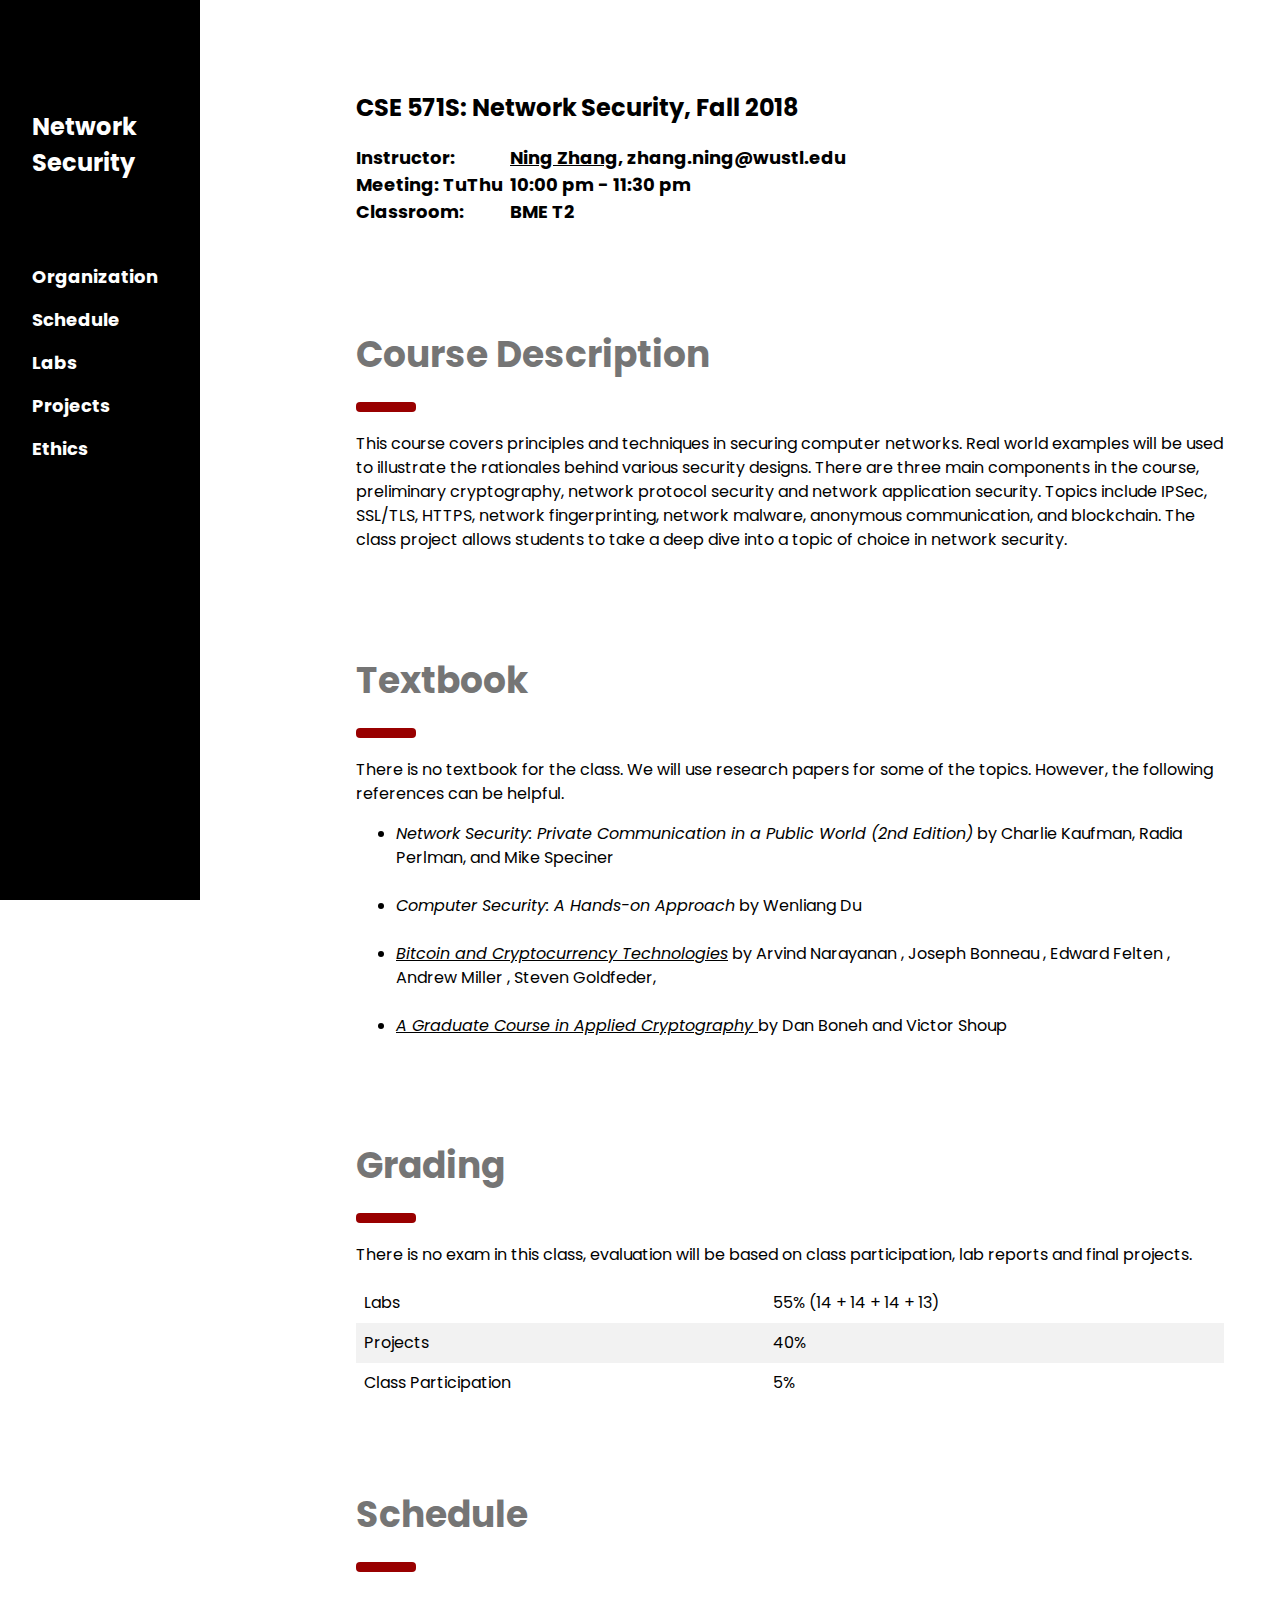
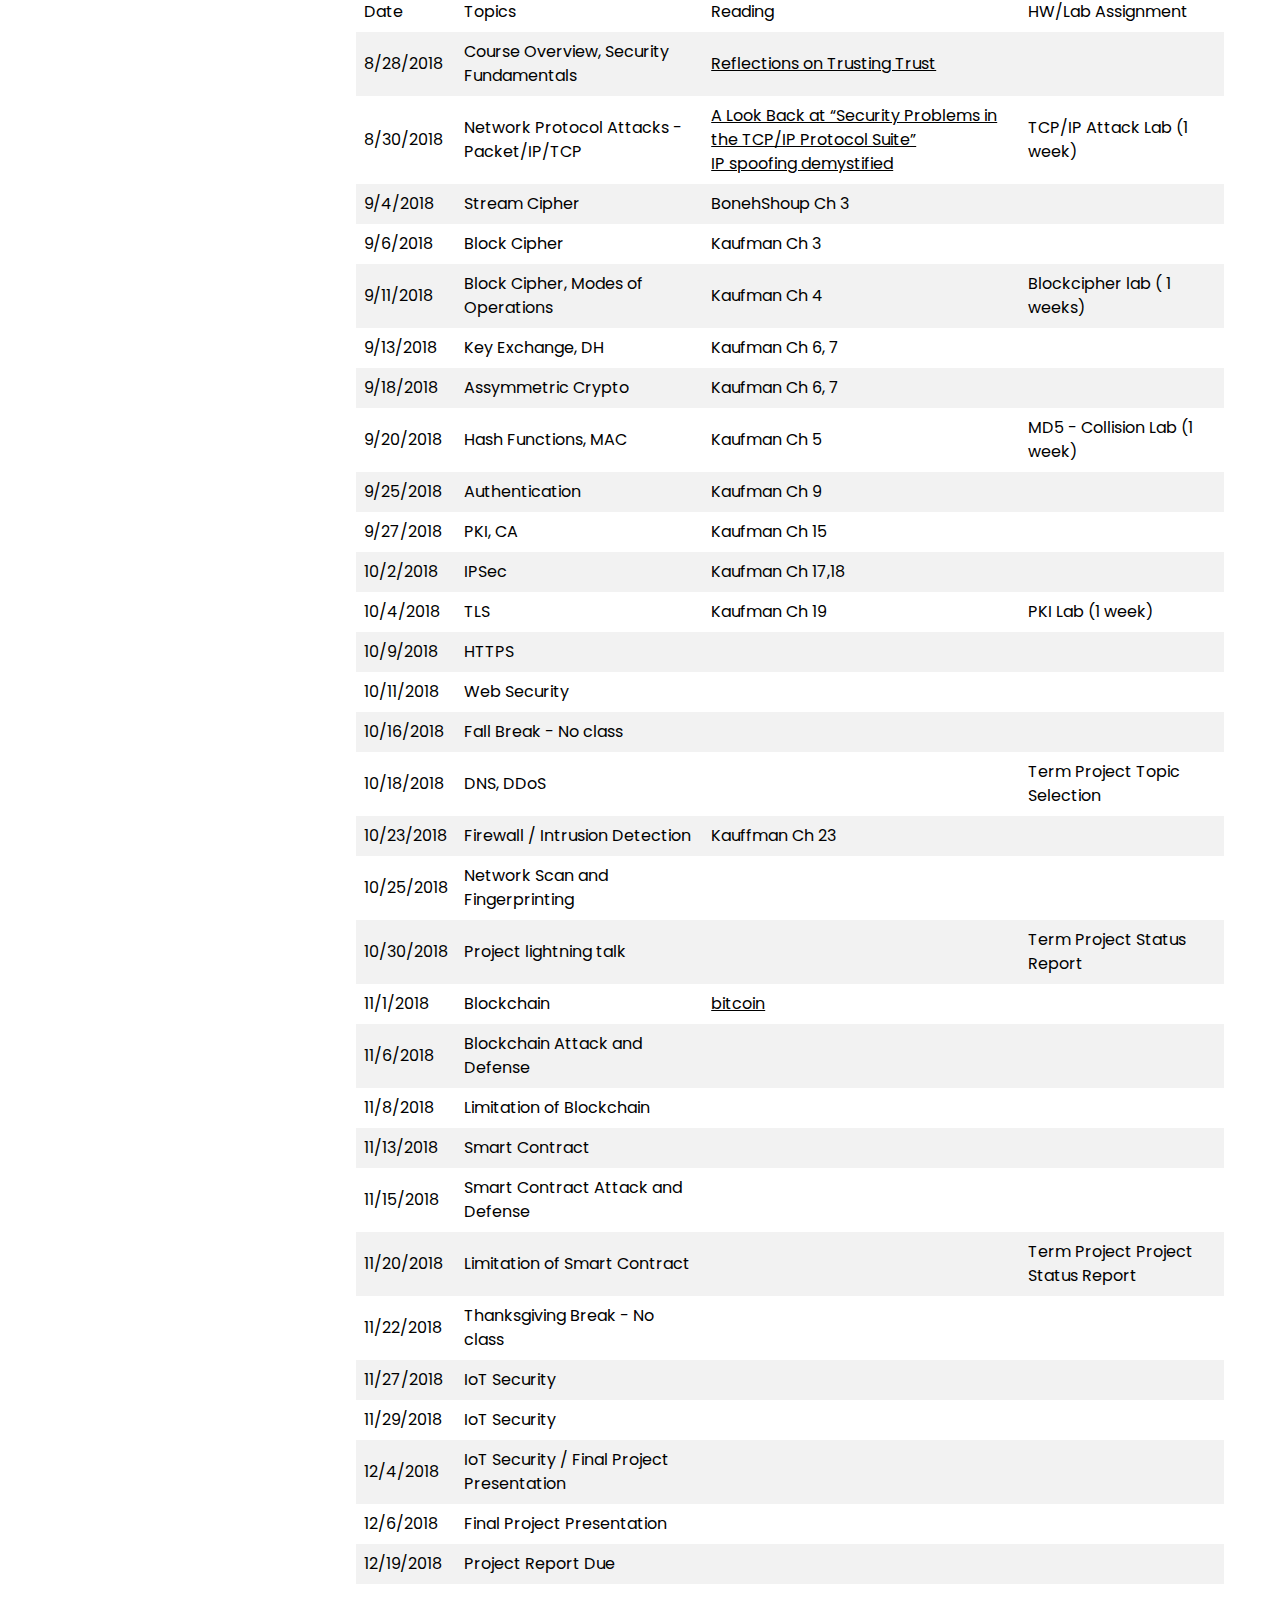
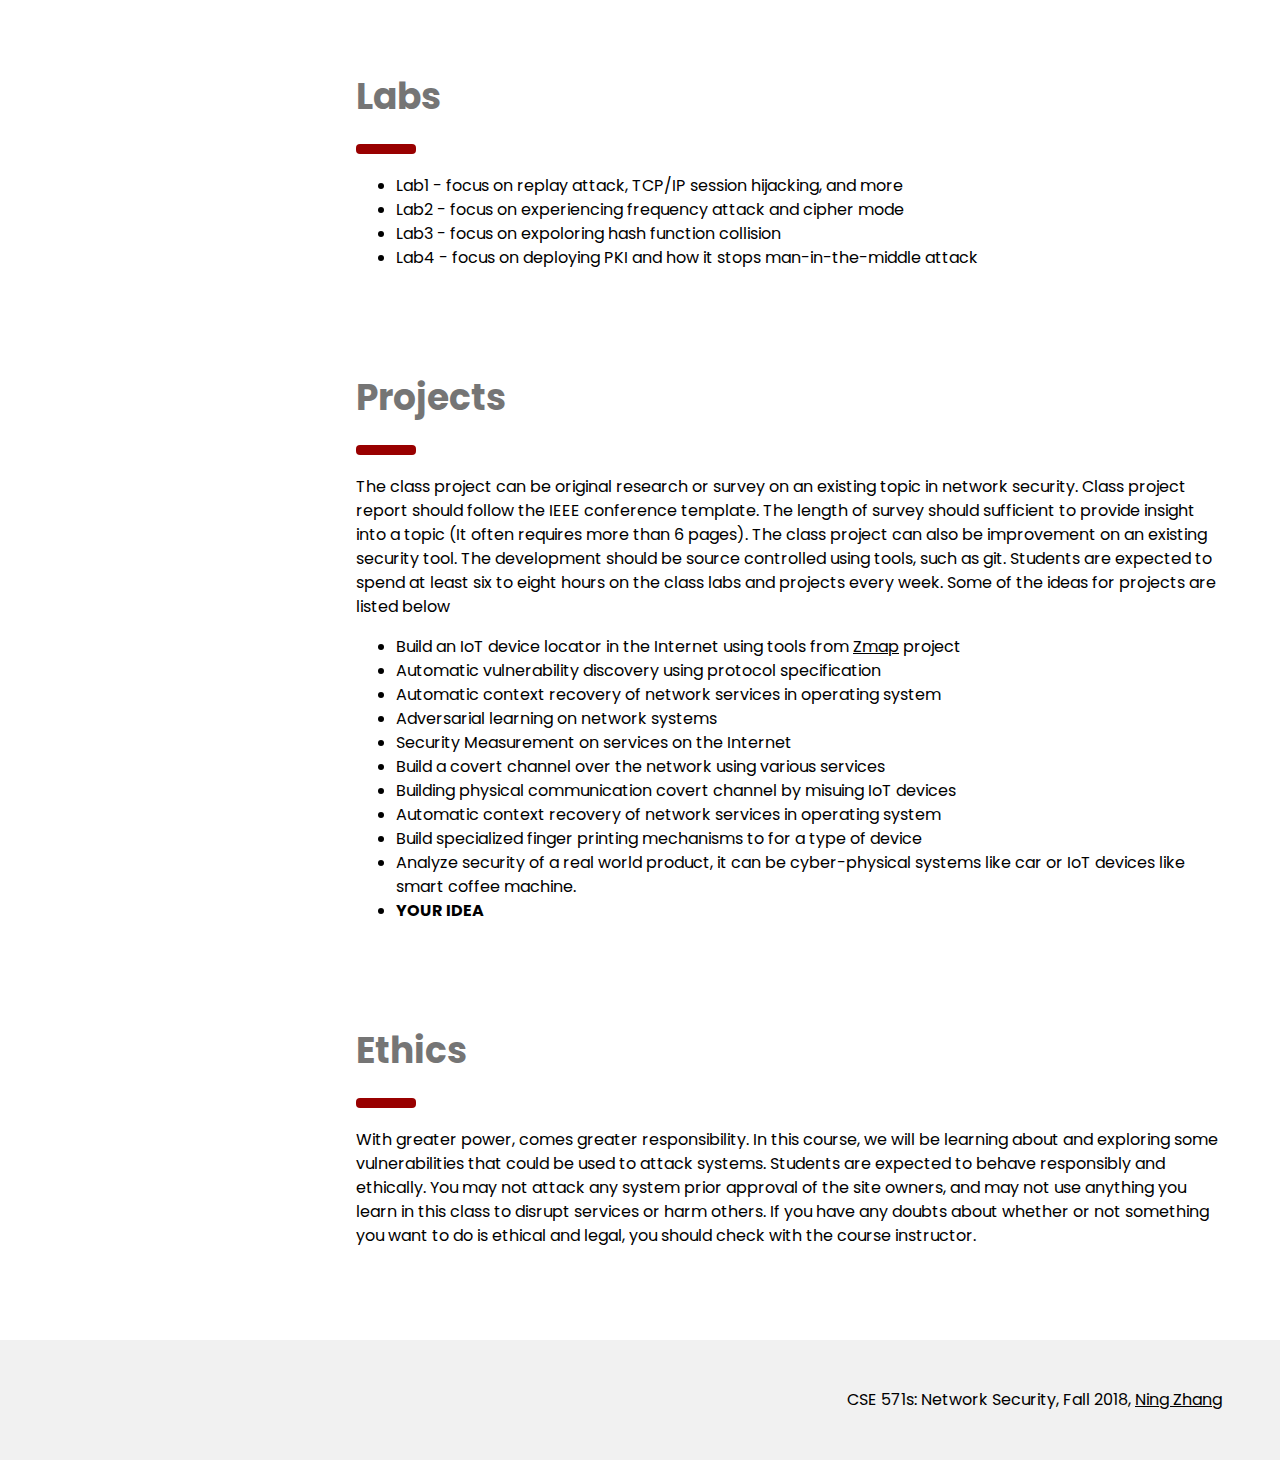
==== teaching/F18cse571s/index.html @ 8f768090 "update class schedule" ====
<!DOCTYPE html>
<html>
<title>CSE 571S: Network Security, Fall 2018</title>
<meta charset="UTF-8">
<meta name="viewport" content="width=device-width, initial-scale=1">
<link rel="stylesheet" href="https://www.w3schools.com/w3css/4/w3.css">
<link rel="stylesheet" href="https://fonts.googleapis.com/css?family=Poppins">

<style>
body,h1,h2,h3,h4,h5 {font-family: "Poppins", sans-serif}
body {font-size:16px;}
.w3-half img{margin-bottom:-6px;margin-top:16px;opacity:0.8;cursor:pointer}
.w3-half img:hover{opacity:1}


table {
    border-collapse: collapse;
    width: 100%;
}

th, td {
    text-align: left;
    padding: 8px;
}

tr:nth-child(even){background-color: #f2f2f2}

th {
    background-color: #990000;
    color: white;
}

.tabstyle { display: inline-block; width: 150px; }
</style>

<head>
<!-- Global site tag (gtag.js) - Google Analytics -->
<script async src="https://www.googletagmanager.com/gtag/js?id=UA-121588664-1"></script>
<script>
  window.dataLayer = window.dataLayer || [];
  function gtag(){dataLayer.push(arguments);}
  gtag('js', new Date());

  gtag('config', 'UA-121588664-1');
</script>
</head>

<body>

<!-- Sidebar/menu -->
<nav class="w3-sidebar w3-black w3-collapse w3-top w3-large w3-padding" style="z-index:3;width:200px;font-weight:bold;" id="mySidebar"><br>
  <a href="javascript:void(0)" onclick="w3_close()" class="w3-button w3-hide-large w3-display-topleft" style="width:100%;font-size:22px">Close Menu</a>
  <div class="w3-container">
    <h3 class="w3-padding-64"><b>Network<br>Security</b></h3>
  </div>
  <div class="w3-bar-block">
    <a href="#top"        onclick="w3_close()" class="w3-bar-item w3-button w3-hover-white">Organization</a> 
    <a href="#Schedule"        onclick="w3_close()" class="w3-bar-item w3-button w3-hover-white">Schedule</a> 
    <a href="#Labs"        onclick="w3_close()" class="w3-bar-item w3-button w3-hover-white">Labs</a>
    <a href="#Projects"        onclick="w3_close()" class="w3-bar-item w3-button w3-hover-white">Projects</a>
    <a href="#Ethics"          onclick="w3_close()" class="w3-bar-item w3-button w3-hover-white">Ethics</a> 
  </div>
</nav>

<!-- Top menu on small screens -->
<header class="w3-container w3-top w3-hide-large w3-black w3-xlarge w3-padding">
  <a href="javascript:void(0)" class="w3-button w3-black w3-margin-right" onclick="w3_open()">☰</a>
  <span>Network Security</span>
</header>

<!-- Overlay effect when opening sidebar on small screens -->
<div class="w3-overlay w3-hide-large" onclick="w3_close()" style="cursor:pointer" title="close side menu" id="myOverlay"></div>

<!-- !PAGE CONTENT! -->
<div class="w3-main" style="margin-left:340px;margin-right:40px">

  <!-- Header -->
  <div class="w3-container" style="margin-top:80px" id="top">
    <h1 class="w3-xlarge"><b>CSE 571S: Network Security, Fall 2018</b></h1>
    <h2 class="w3-large">
    <p>
      <b>
      <span class="tabstyle">Instructor:   </span>   <span class="c"><a href="http://ningzhang.info" target="_blank" class="w3-hover-opacity">Ning Zhang</a>, zhang.ning@wustl.edu </span> <br>
      <span class="tabstyle">Meeting: TuThu    </span>   <span class="c"> 10:00 pm - 11:30 pm</span>   <br>
      <span class="tabstyle">Classroom:        </span>   <span class="c"> BME T2</span> <br>
      <!-- <span class="tabstyle">Slack:        </span>   <span class="c">networksecurityvt.slack.com</span> -->
      </b>
    </p>

    </h2>
  </div>

  <div class="w3-container" id="CourseDescription" style="margin-top:75px">
  	<h1 class="w3-xxlarge w3-text-gray"><b>Course Description</b></h1>
    <hr style="width:50px;border:5px solid #990000" class="w3-round">
  	<p>
  	This course covers principles and techniques in securing computer networks. Real world examples will be used to illustrate the rationales behind various security designs. There are three main components in the course, preliminary cryptography, network protocol security and network application security. Topics include IPSec, SSL/TLS, HTTPS, network fingerprinting, network malware, anonymous communication, and blockchain. The class project allows students to take a deep dive into a topic of choice in network security.	
  	</p>
  </div>

  <div class="w3-container" id="textbook" style="margin-top:75px">
  	<h1 class="w3-xxlarge w3-text-gray"><b>Textbook</b></h1>
    <hr style="width:50px;border:5px solid #990000" class="w3-round">
  	<p>
There is no textbook for the class. We will use research papers for some of the topics. However, the following references can be helpful. 
<ul>
	<li>  <i>Network Security: Private Communication in a Public World (2nd Edition)</i> by Charlie Kaufman, Radia Perlman, and Mike Speciner</li>
	<br>
	<li> <i>Computer Security: A Hands-on Approach</i> by Wenliang Du </li>
	<br>
	<li>  
    <a href=""> 
    <i>Bitcoin and Cryptocurrency Technologies</i></a> by Arvind Narayanan , Joseph Bonneau , Edward Felten , Andrew Miller , Steven Goldfeder, </li>
  <br>
  <li>
    <a href="https://crypto.stanford.edu/~dabo/cryptobook/BonehShoup_0_4.pdf">
  <i> A Graduate Course in Applied Cryptography </i></a> by Dan Boneh and Victor Shoup 
  </li>

</ul>


  	</p>
  </div>


  <div class="w3-container" id="Assignment/Grading" style="margin-top:75px">
    <h1 class="w3-xxlarge w3-text-gray"><b>Grading</b></h1>
    <hr style="width:50px;border:5px solid #990000" class="w3-round">
    <!-- <a href="CS.ECE.5584_Syllabus.pdf" target="_blank" class="w3-hover-opacity">Syllabus in PDF</a> -->
    <!-- <h1 class="w3-xxlarge w3-text-gray"><b>Syllabus.</b></h1> -->
    <p>
    There is no exam in this class, evaluation will be based on class participation, lab reports and final projects. 
	</p>

    <table>
    	<tr> <td> Labs </td>                <td> 55% (14 + 14 + 14 + 13) </td> </tr>
    	<tr> <td> Projects</td>             <td> 40%</td>                      </tr>
    	<tr> <td> Class Participation </td> <td> 5% </td>                      </tr>
    </table>
  </div>
  

  <div class="w3-container" id="Schedule" style="margin-top:75px">
    <h1 class="w3-xxlarge w3-text-gray"><b>Schedule</b></h1>
    <hr style="width:50px;border:5px solid #990000" class="w3-round">
    <table>



<tr><td>  Date  </td><td> Topics  </td><td> Reading </td><td> HW/Lab Assignment 
</tr><tr><td> 8/28/2018 </td><td> Course Overview, Security Fundamentals  </td><td>     <a href="reading/p761-thompson.pdf">Reflections on Trusting Trust </a>  </td><td>   </td>
</tr><tr><td> 8/30/2018 </td><td> Network Protocol Attacks - Packet/IP/TCP  </td><td>     <a href="reading/acsac-ipext.pdf"> A Look Back at “Security Problems in the TCP/IP Protocol Suite” </a> <br> <a href="http://phrack.org/issues/48/14.html">IP spoofing demystified </a> </td><td> TCP/IP Attack Lab (1 week)  </td>
</tr><tr><td> 9/4/2018  </td><td> Stream Cipher </td><td> BonehShoup Ch 3  </td><td>   </td>
</tr><tr><td> 9/6/2018  </td><td> Block Cipher  </td><td> Kaufman Ch 3  </td><td>   </td>
</tr><tr><td> 9/11/2018 </td><td> Block Cipher, Modes of Operations </td><td> Kaufman Ch 4  </td><td> Blockcipher lab ( 1 weeks)  </td>
</tr><tr><td> 9/13/2018 </td><td> Key Exchange, DH  </td><td> Kaufman Ch 6, 7 </td><td>   </td>
</tr><tr><td> 9/18/2018 </td><td> Assymmetric Crypto  </td><td> Kaufman Ch 6, 7 </td><td>   </td>
</tr><tr><td> 9/20/2018 </td><td> Hash Functions, MAC </td><td> Kaufman Ch 5  </td><td> MD5 - Collision Lab (1 week)  </td>
</tr><tr><td> 9/25/2018 </td><td> Authentication  </td><td> Kaufman Ch 9  </td><td>   </td>
</tr><tr><td> 9/27/2018 </td><td> PKI, CA </td><td> Kaufman Ch 15 </td><td>   </td>
</tr><tr><td> 10/2/2018 </td><td> IPSec </td><td> Kaufman Ch 17,18  </td><td>   </td>
</tr><tr><td> 10/4/2018 </td><td> TLS </td><td> Kaufman Ch 19 </td><td> PKI Lab (1 week)  </td>
</tr><tr><td> 10/9/2018 </td><td> HTTPS </td><td>   </td><td>   </td>
</tr><tr><td> 10/11/2018  </td><td> Web Security  </td><td>   </td><td>   </td>
</tr><tr><td> 10/16/2018  </td><td> Fall Break - No class </td><td>   </td><td>   </td>
</tr><tr><td> 10/18/2018  </td><td> DNS, DDoS </td><td>   </td><td> Term Project Topic Selection  </td>
</tr><tr><td> 10/23/2018  </td><td> Firewall / Intrusion Detection  </td><td> Kauffman Ch 23  </td><td>   </td>
</tr><tr><td> 10/25/2018  </td><td> Network Scan and Fingerprinting </td><td>   </td><td>   </td>
</tr><tr><td> 10/30/2018  </td><td> Project lightning talk  </td><td>   </td><td> Term Project Status Report  </td>
</tr><tr><td> 11/1/2018 </td><td> Blockchain  </td><td> <a href=http://www.bitcoin.org/bitcoin.pdf> bitcoin </a>  </td><td>   </td>
</tr><tr><td> 11/6/2018 </td><td> Blockchain Attack and Defense </td><td>   </td><td>   </td>
</tr><tr><td> 11/8/2018 </td><td> Limitation of Blockchain  </td><td>   </td><td>   </td>
</tr><tr><td> 11/13/2018  </td><td> Smart Contract  </td><td>   </td><td>   </td>
</tr><tr><td> 11/15/2018  </td><td> Smart Contract Attack and Defense </td><td>   </td><td>   </td>
</tr><tr><td> 11/20/2018  </td><td> Limitation of Smart Contract  </td><td>   </td><td> Term Project Project Status Report  </td>
</tr><tr><td> 11/22/2018  </td><td> Thanksgiving Break - No class </td><td>   </td><td>   </td>
</tr><tr><td> 11/27/2018  </td><td> IoT Security  </td><td>   </td><td>   </td>
</tr><tr><td> 11/29/2018  </td><td> IoT Security  </td><td>   </td><td>     </td>
</tr><tr><td> 12/4/2018 </td><td> IoT Security / Final Project Presentation </td><td>   </td><td>   </td>
</tr><tr><td> 12/6/2018 </td><td> Final Project Presentation  </td><td>   </td><td>   </td>
</tr><tr><td> 12/19/2018  </td><td> Project Report Due  </td><td>   </td><td>   </td>



 </table>

  </div>





  <div class="w3-container" id="Labs" style="margin-top:75px">
    <h1 class="w3-xxlarge w3-text-gray"><b>Labs</b></h1>
    <hr style="width:50px;border:5px solid #990000" class="w3-round">
    
    <ul>
      <li> Lab1 - focus on replay attack, TCP/IP session hijacking, and more </li>
      <li> Lab2 - focus on experiencing frequency attack and cipher mode </li>
      <li> Lab3 - focus on expoloring hash function collision </li>
      <li> Lab4 - focus on deploying PKI and how it stops man-in-the-middle attack
    </ul>
    
  </div>






  <div class="w3-container" id="Projects" style="margin-top:75px">
    <h1 class="w3-xxlarge w3-text-gray"><b>Projects</b></h1>
    <hr style="width:50px;border:5px solid #990000" class="w3-round">

The class project can be original research or survey on an existing topic in network security. Class project report should follow the IEEE conference template. The length of survey should sufficient to provide insight into a topic (It often requires more than 6 pages). The class project can also be improvement on an existing security tool. The development should be source controlled using tools, such as git. Students are expected to spend at least six to eight hours on the class labs and projects every week. Some of the ideas for projects are listed below

    <!-- <h2 class="w3-large w3-text-black"><b>[ Project Ideas ]</b></h2> -->
    
    <ul>
      <li> Build an IoT device locator in the Internet using tools from 
      <a href="https://github.com/zmap/" target="_blank" class="w3-hover-opacity">Zmap</a> 
      project</li>

      <li> Automatic vulnerability discovery using protocol specification </li>
      <li> Automatic context recovery of network services in operating system </li>
      <li> Adversarial learning on network systems </li>
      <li> Security Measurement on services on the Internet </li>
      <li> Build a covert channel over the network using various services </li>
      <li> Building physical communication covert channel by misuing IoT devices </li>
      <li> Automatic context recovery of network services in operating system </li>
      <li> Build specialized finger printing mechanisms to for a type of device </li>
      <li> Analyze security of a real world product, it can be cyber-physical systems like car or IoT devices like smart coffee machine. </li>
      <li> <b> YOUR IDEA </b> </li>
    </ul>
    
<!--     <h2 class="w3-xlarge w3-text-black"><b>[ Project Teams ]</b></h2>
      <table>
      <tr>
      <th> Teams </th> <th> Project Name </th> 
      </tr>
      <tr> <td> Joel       </td> <td> Antivirus Software Survey </td> </tr>
      <tr> <td> Jonathan   </td> <td> IoT Protection using SDN  </td> </tr>
      <tr> <td> Ya         </td> <td> Program Analysis of vulnerabilities in cryptographic implementation </td>  </tr>
      <tr> <td> Yang       </td> <td> Black-box attack against state-of-the-art classification systems and potential countermeasures</td>  </tr>
      <tr> <td> Mischa </td> <td> Defensive applications of Machine Learning in network security </td> </tr>
      <tr> <td> Kate </td> <td> building an automated way to detect Bluetooth vulnerabilities within devices  </td> </tr>
      <tr> <td> Kaidi </td> <td> Context Recovery of Network Services in Operating System </td> </tr>
      <tr> <td> Ruide </td> <td> Large-scale automatic bug finding and exploitation generation for IoT devices </td> </tr>
      <tr> <td> Taoran <br> WeiSheng </td> <td> Early Cyber Attack Detection Using Social Media </td> </tr>
      <tr> <td> Xuchao <br> Lei </td>       <td> Robust Regression via Online Feature Selection </td> </tr> 
      <tr>
      </table>
 -->
    
  </div>



  


</p>



  <div class="w3-container" id="Ethics" style="margin-top:75px">
    <h1 class="w3-xxlarge w3-text-gray"><b>Ethics</b></h1>
    <hr style="width:50px;border:5px solid #990000" class="w3-round">
    <p> With greater power, comes greater responsibility. In this course, we will be learning about and exploring some vulnerabilities that could be used to attack systems. Students are expected to behave responsibly and ethically. You may not attack any system prior approval of the site owners, and may not use anything you learn in this class to disrupt services or harm others. If you have any doubts about whether or not something you want to do is ethical and legal, you should check with the course instructor.</p>
  </div>

<!-- End page content -->
</div>

<!-- W3.CSS Container -->
<div class="w3-light-grey w3-container w3-padding-32" style="margin-top:75px;padding-right:58px">
<p class="w3-right"> CSE 571s: Network Security, Fall 2018, <a href="http://ningzhang.info" target="_blank" class="w3-hover-opacity">Ning Zhang</a>
</p></div>

<script>
// Script to open and close sidebar
function w3_open() {
    document.getElementById("mySidebar").style.display = "block";
    document.getElementById("myOverlay").style.display = "block";
}
 
function w3_close() {
    document.getElementById("mySidebar").style.display = "none";
    document.getElementById("myOverlay").style.display = "none";
}






















// Modal Image Gallery
function onClick(element) {
  document.getElementById("img01").src = element.src;
  document.getElementById("modal01").style.display = "block";
  var captionText = document.getElementById("caption");
  captionText.innerHTML = element.alt;
}
</script>

</body>
</html>
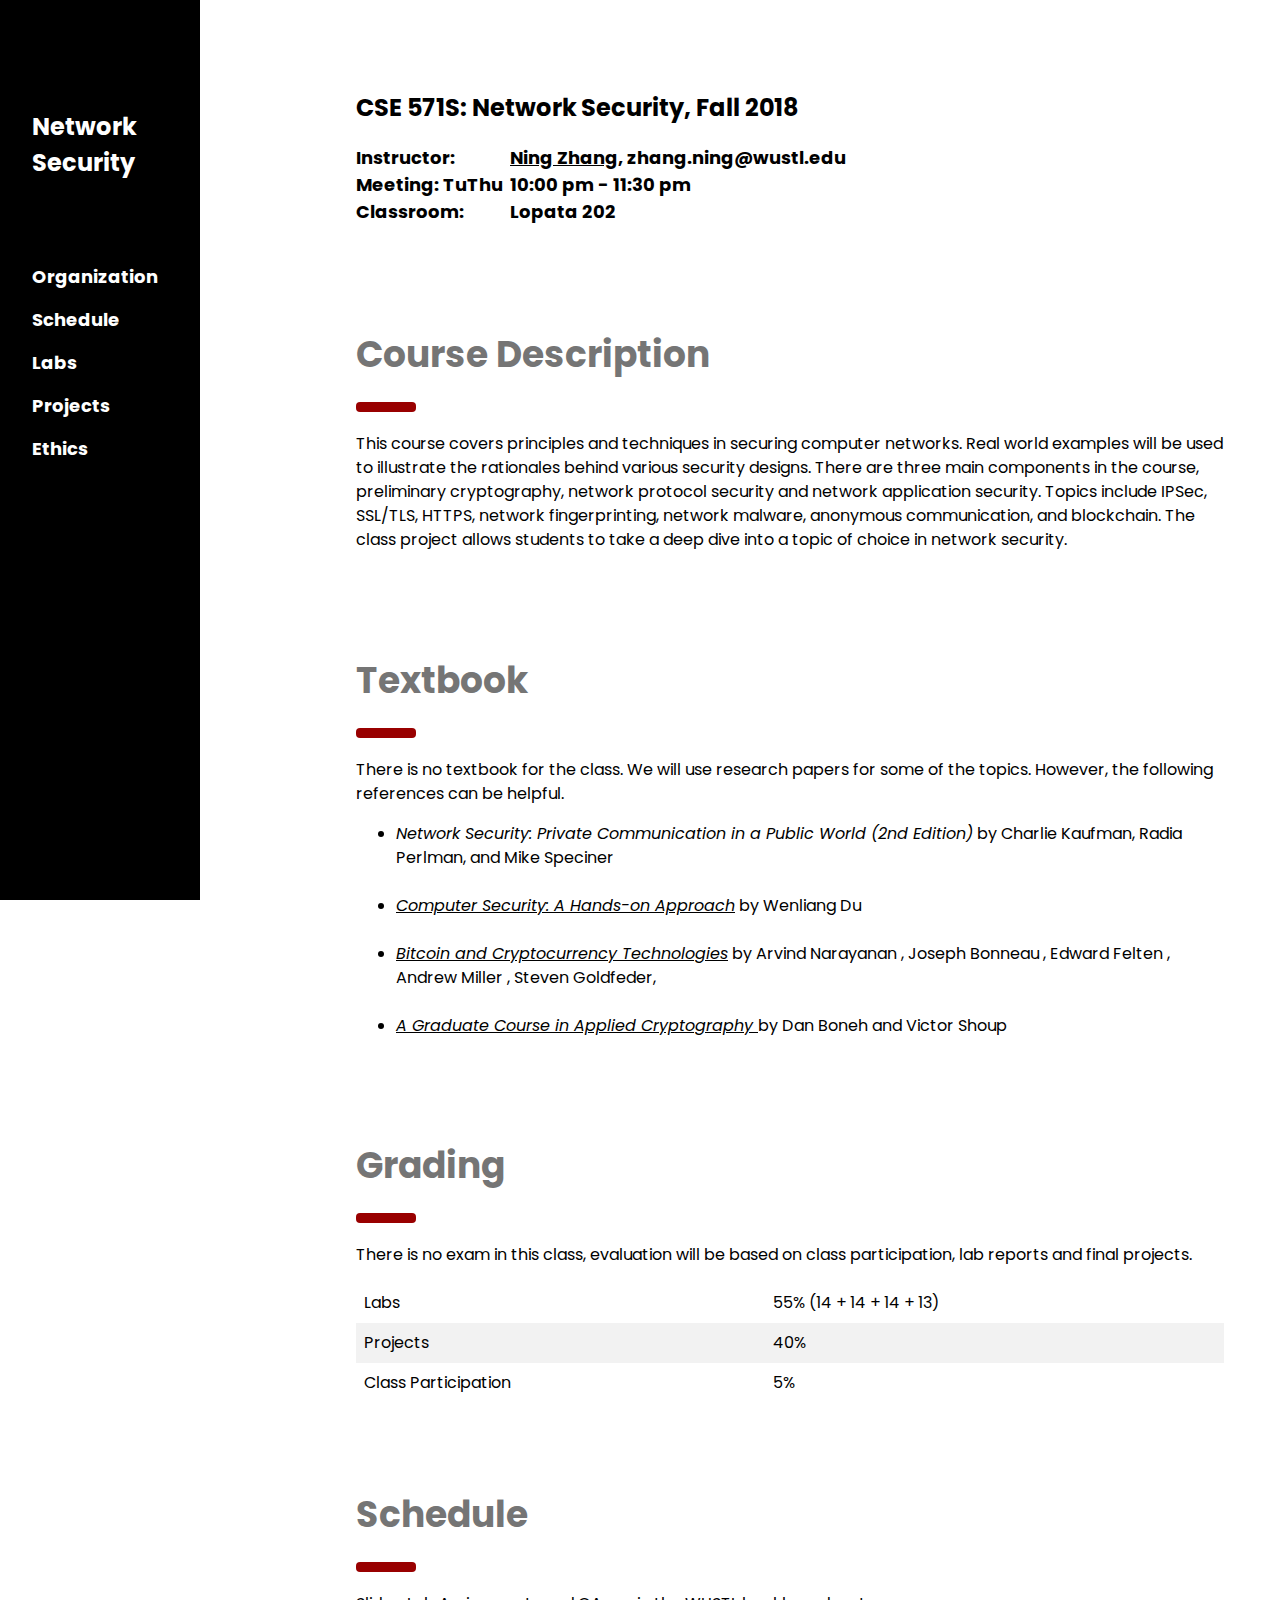
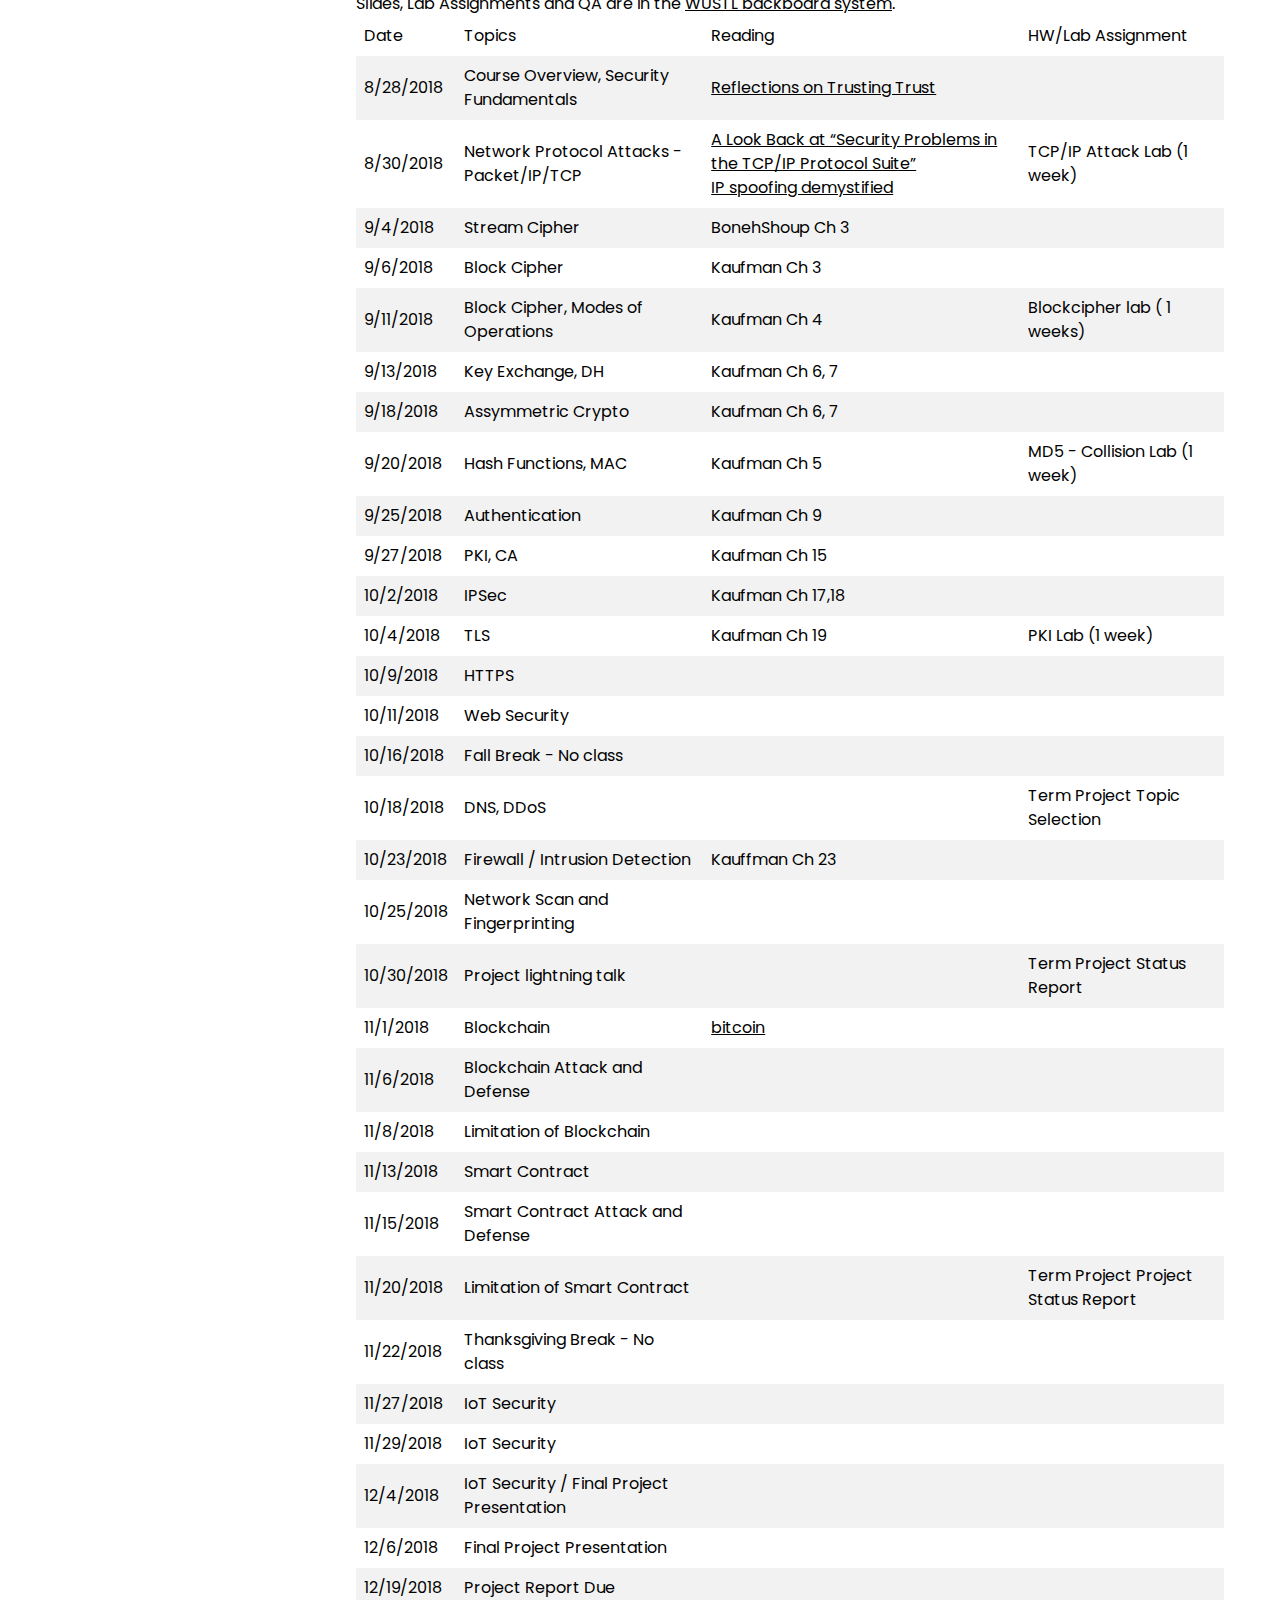
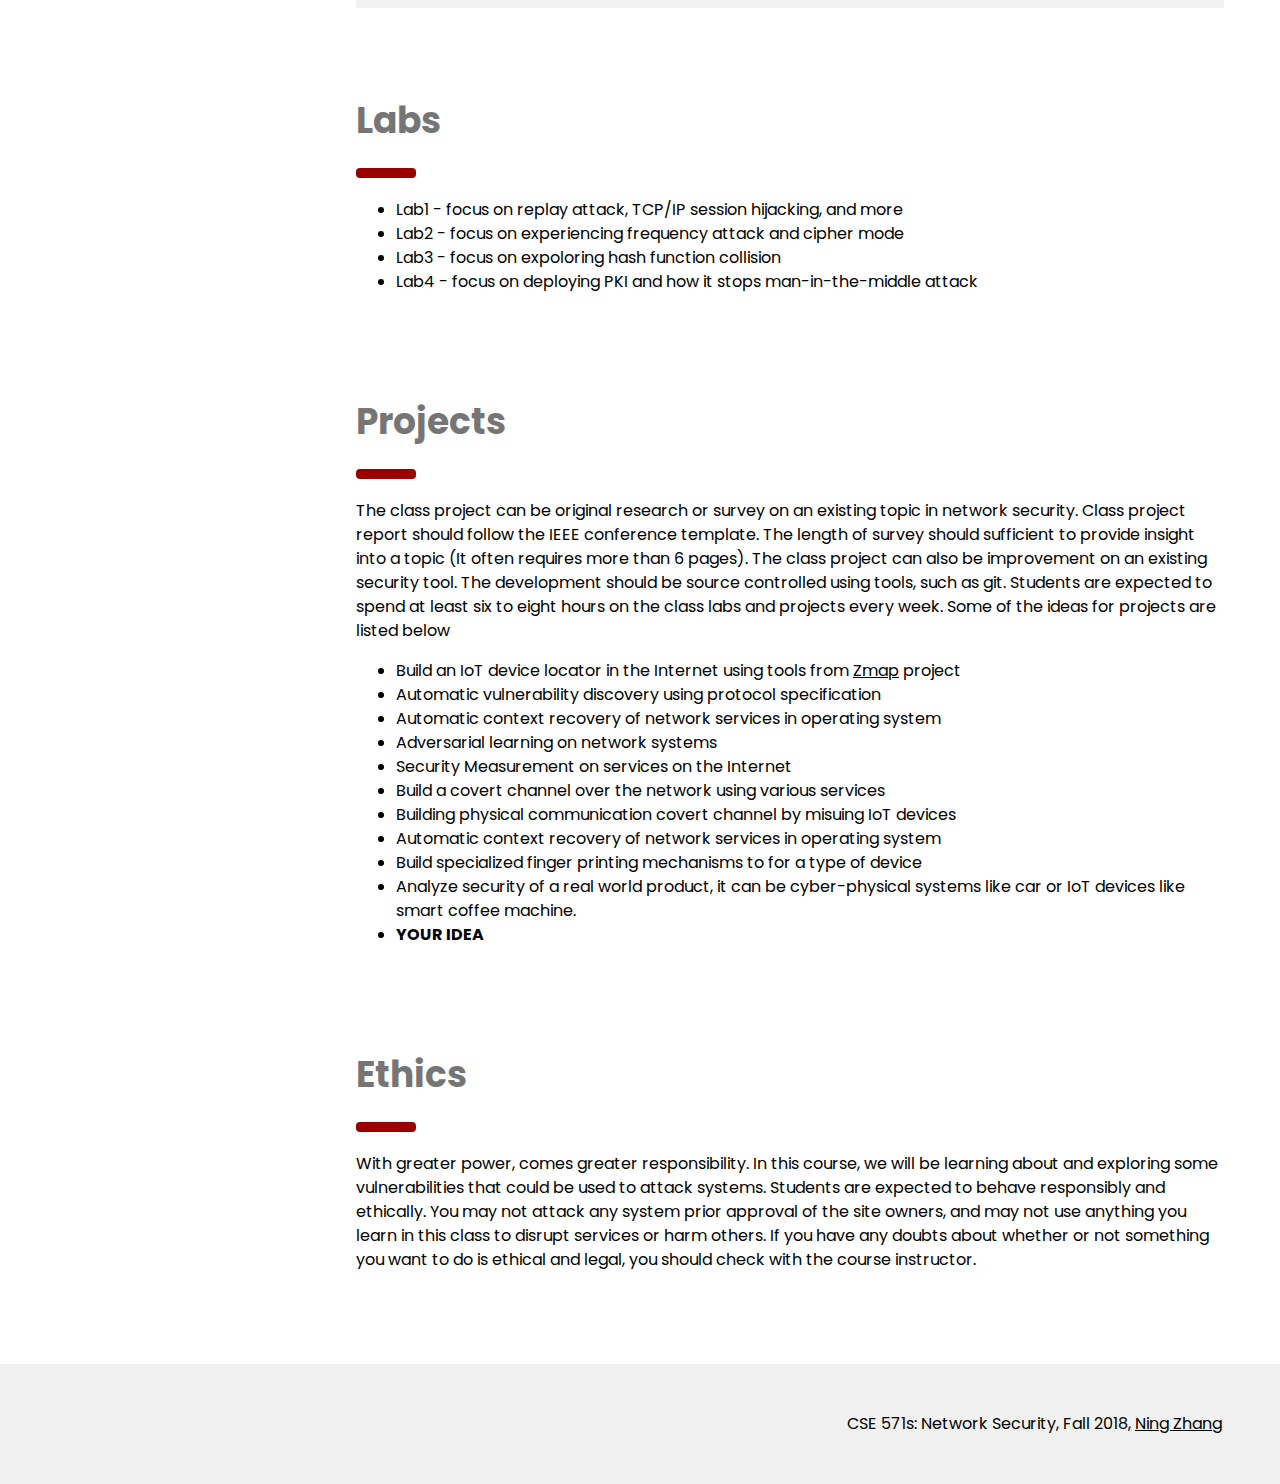
==== commit ffb9e8b8: "update class website for links" ====
--- a/teaching/F18cse571s/index.html
+++ b/teaching/F18cse571s/index.html
@@ -82,7 +82,7 @@
       <b>
       <span class="tabstyle">Instructor:   </span>   <span class="c"><a href="http://ningzhang.info" target="_blank" class="w3-hover-opacity">Ning Zhang</a>, zhang.ning@wustl.edu </span> <br>
       <span class="tabstyle">Meeting: TuThu    </span>   <span class="c"> 10:00 pm - 11:30 pm</span>   <br>
-      <span class="tabstyle">Classroom:        </span>   <span class="c"> BME T2</span> <br>
+      <span class="tabstyle">Classroom:        </span>   <span class="c"> Lopata 202 </span> <br>
       <!-- <span class="tabstyle">Slack:        </span>   <span class="c">networksecurityvt.slack.com</span> -->
       </b>
     </p>
@@ -106,10 +106,10 @@
 <ul>
 	<li>  <i>Network Security: Private Communication in a Public World (2nd Edition)</i> by Charlie Kaufman, Radia Perlman, and Mike Speciner</li>
 	<br>
-	<li> <i>Computer Security: A Hands-on Approach</i> by Wenliang Du </li>
+	<li> <i><a href="https://goo.gl/S8md6Q">Computer Security: A Hands-on Approach</a></i> by Wenliang Du </li>
 	<br>
 	<li>  
-    <a href=""> 
+    <a href="https://d28rh4a8wq0iu5.cloudfront.net/bitcointech/readings/princeton_bitcoin_book.pdf"> 
     <i>Bitcoin and Cryptocurrency Technologies</i></a> by Arvind Narayanan , Joseph Bonneau , Edward Felten , Andrew Miller , Steven Goldfeder, </li>
   <br>
   <li>
@@ -144,6 +144,8 @@
   <div class="w3-container" id="Schedule" style="margin-top:75px">
     <h1 class="w3-xxlarge w3-text-gray"><b>Schedule</b></h1>
     <hr style="width:50px;border:5px solid #990000" class="w3-round">
+    Slides, Lab Assignments and QA are in the <a href="https://blackboard.wustl.edu/">WUSTL backboard system</a>. 
+
     <table>
 
 
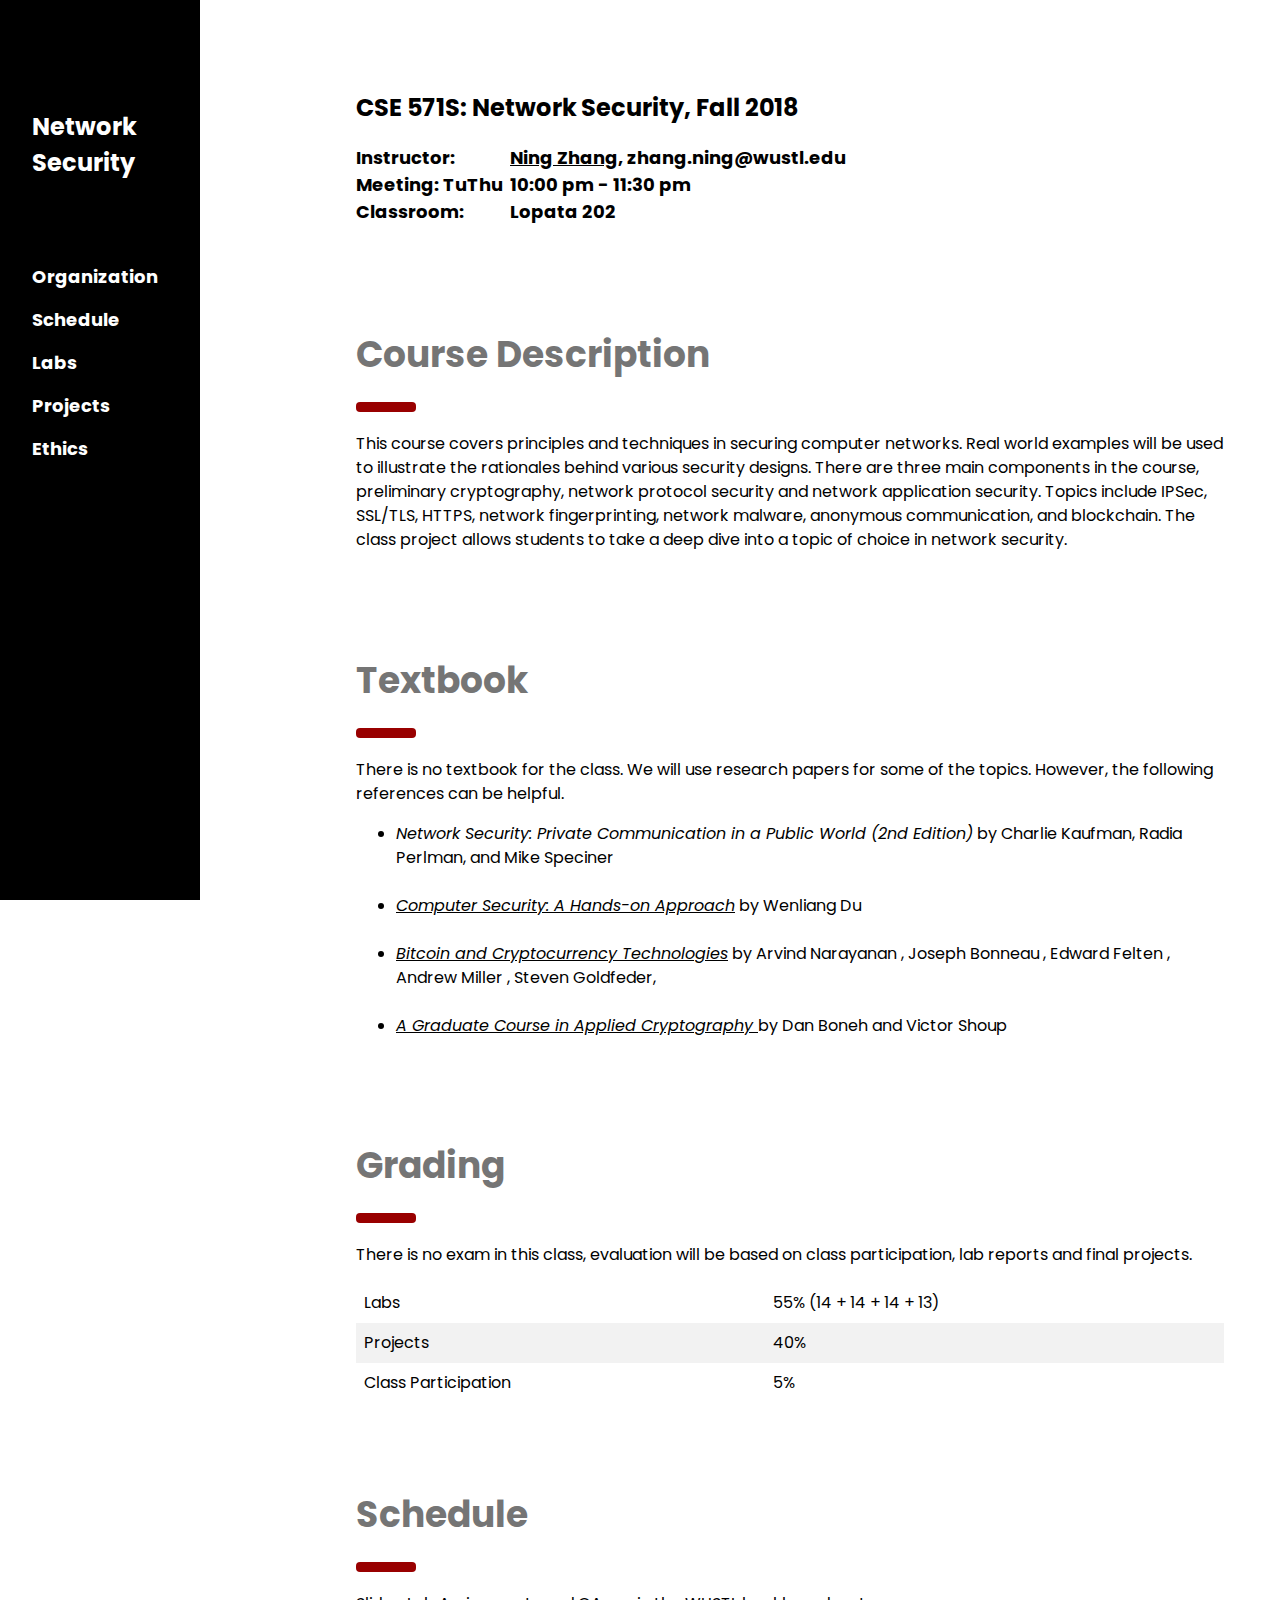
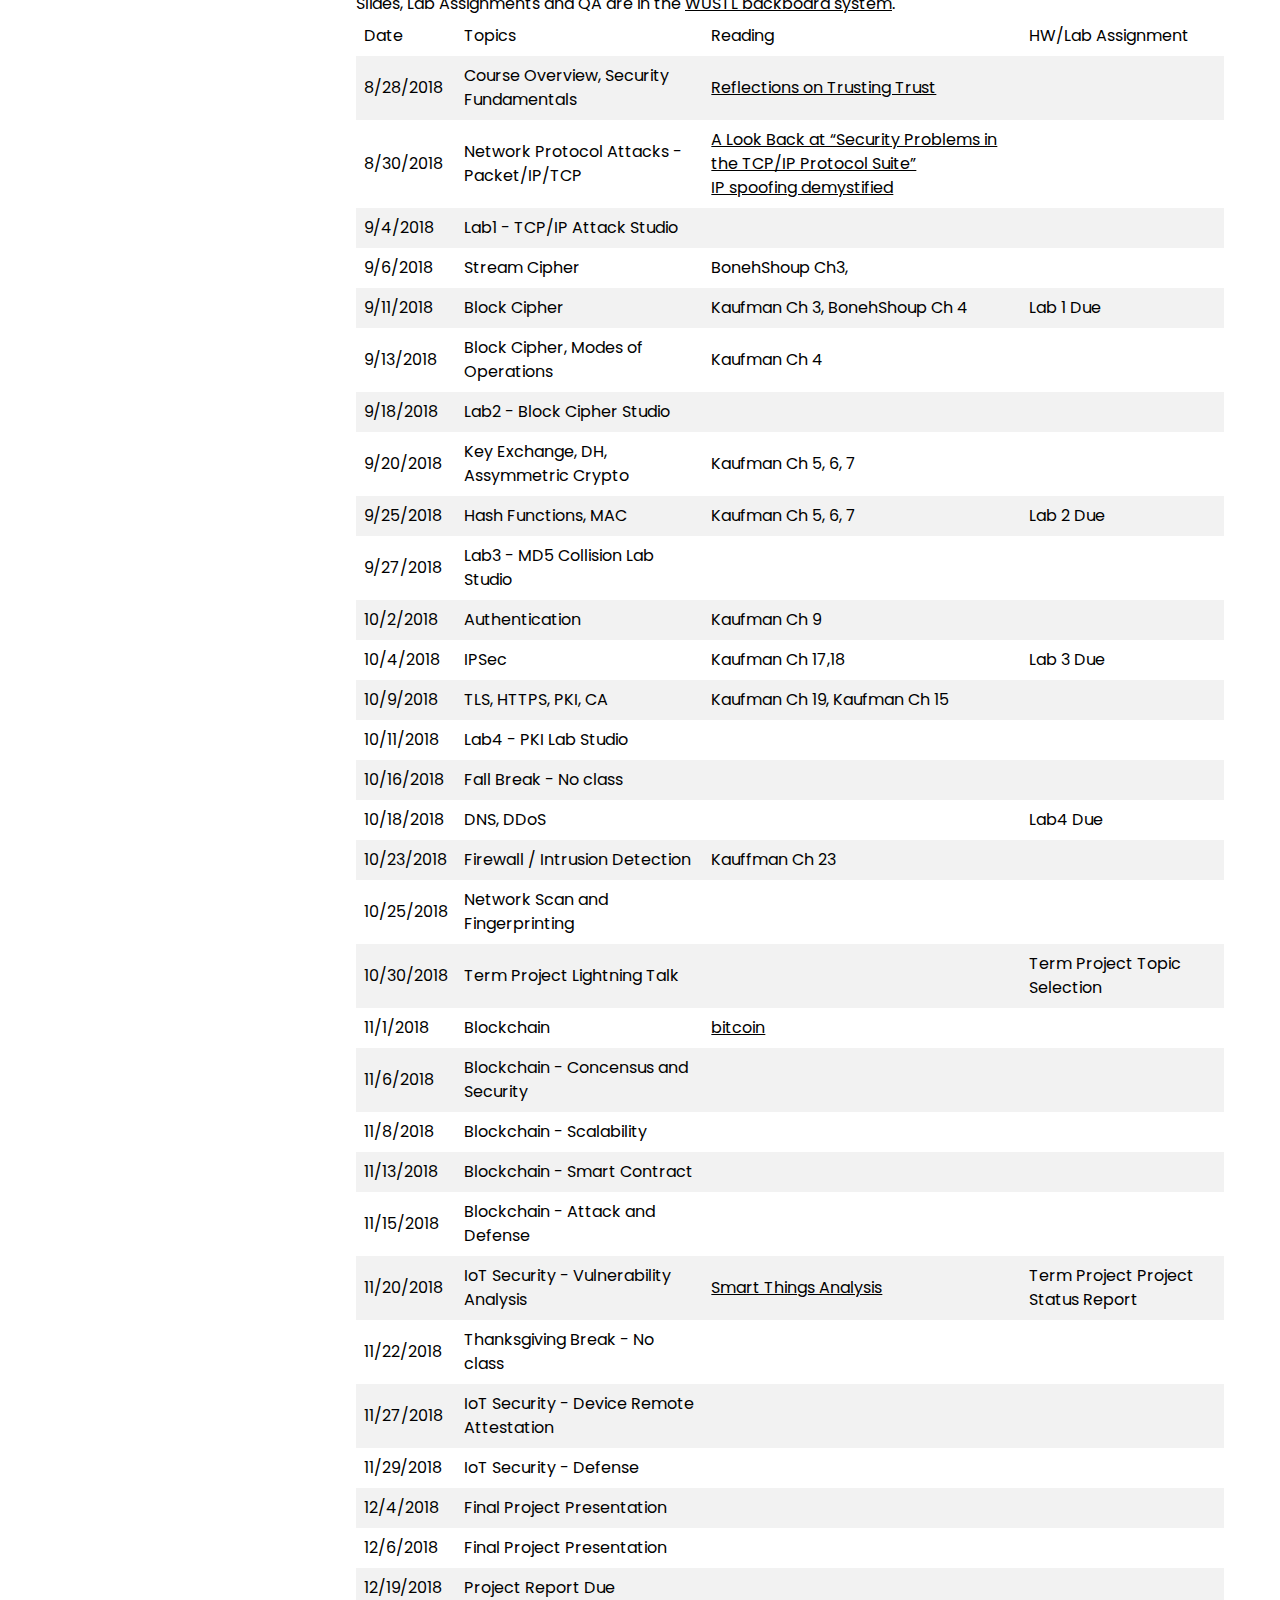
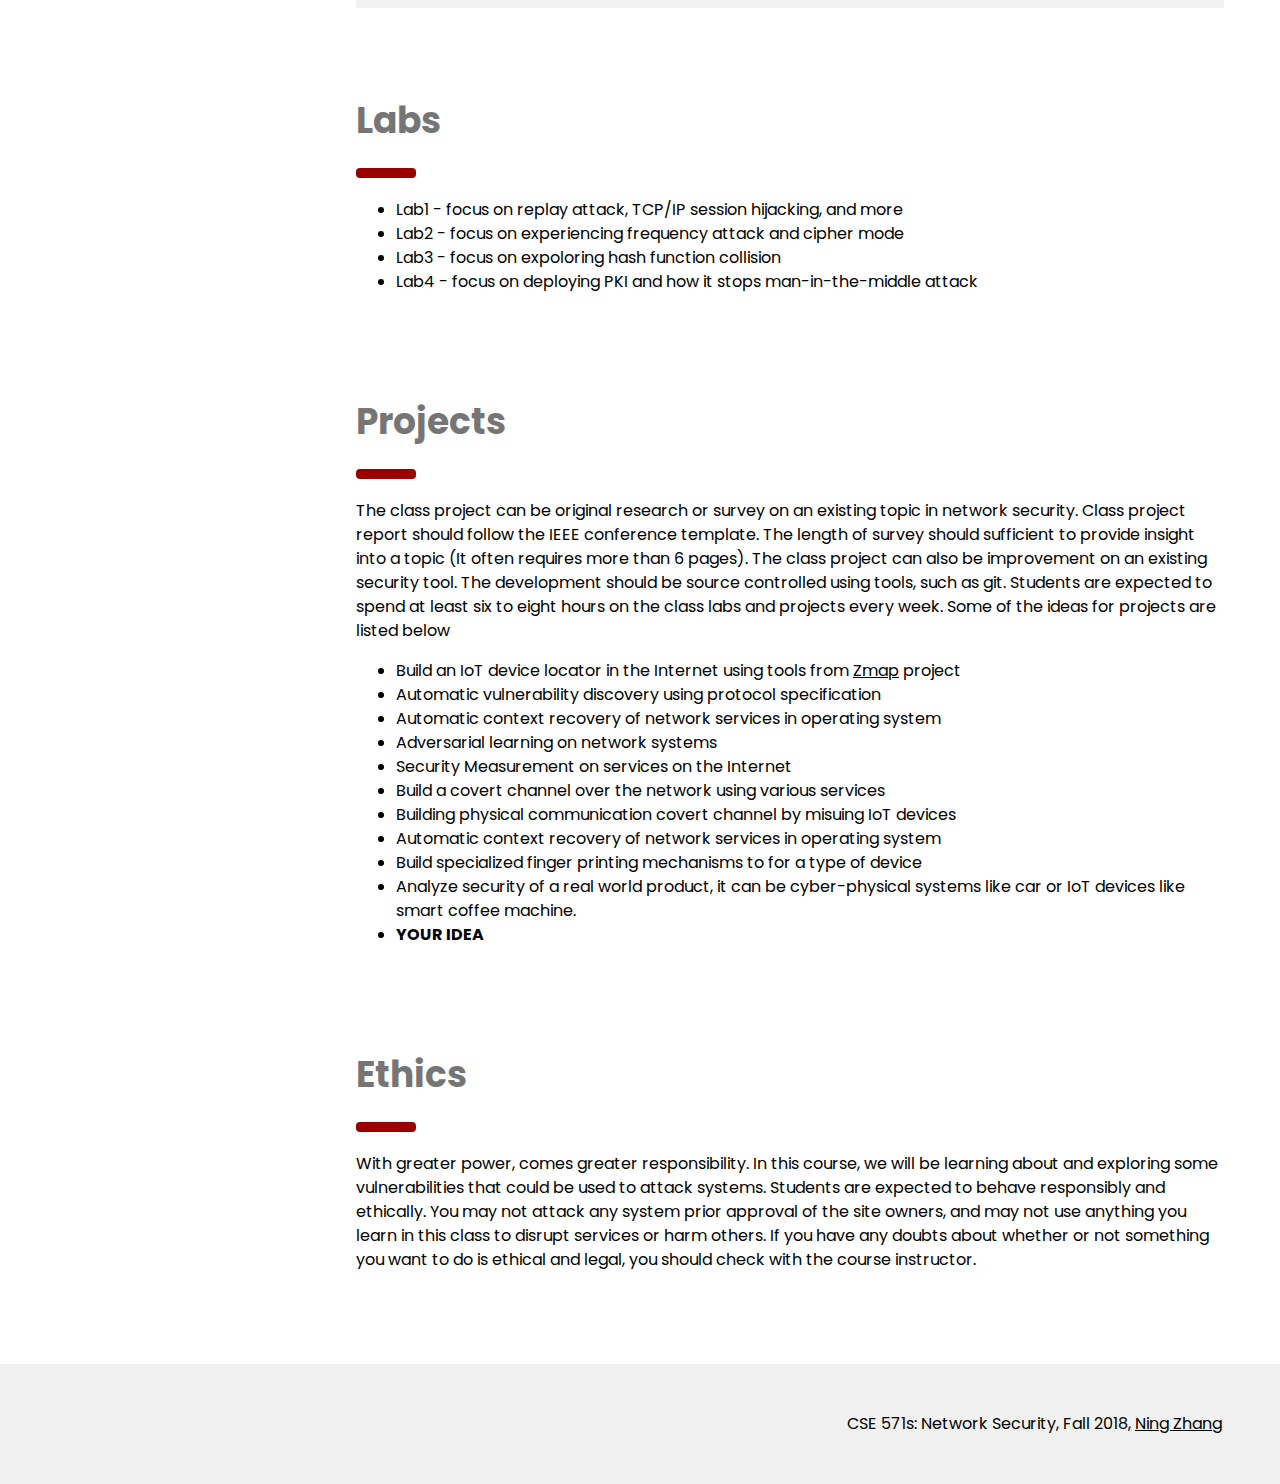
==== commit a5951734: "update class schedule" ====
--- a/teaching/F18cse571s/index.html
+++ b/teaching/F18cse571s/index.html
@@ -147,41 +147,39 @@
     Slides, Lab Assignments and QA are in the <a href="https://blackboard.wustl.edu/">WUSTL backboard system</a>. 
 
     <table>
-
-
-
 <tr><td>  Date  </td><td> Topics  </td><td> Reading </td><td> HW/Lab Assignment 
 </tr><tr><td> 8/28/2018 </td><td> Course Overview, Security Fundamentals  </td><td>     <a href="reading/p761-thompson.pdf">Reflections on Trusting Trust </a>  </td><td>   </td>
-</tr><tr><td> 8/30/2018 </td><td> Network Protocol Attacks - Packet/IP/TCP  </td><td>     <a href="reading/acsac-ipext.pdf"> A Look Back at “Security Problems in the TCP/IP Protocol Suite” </a> <br> <a href="http://phrack.org/issues/48/14.html">IP spoofing demystified </a> </td><td> TCP/IP Attack Lab (1 week)  </td>
-</tr><tr><td> 9/4/2018  </td><td> Stream Cipher </td><td> BonehShoup Ch 3  </td><td>   </td>
-</tr><tr><td> 9/6/2018  </td><td> Block Cipher  </td><td> Kaufman Ch 3  </td><td>   </td>
-</tr><tr><td> 9/11/2018 </td><td> Block Cipher, Modes of Operations </td><td> Kaufman Ch 4  </td><td> Blockcipher lab ( 1 weeks)  </td>
-</tr><tr><td> 9/13/2018 </td><td> Key Exchange, DH  </td><td> Kaufman Ch 6, 7 </td><td>   </td>
-</tr><tr><td> 9/18/2018 </td><td> Assymmetric Crypto  </td><td> Kaufman Ch 6, 7 </td><td>   </td>
-</tr><tr><td> 9/20/2018 </td><td> Hash Functions, MAC </td><td> Kaufman Ch 5  </td><td> MD5 - Collision Lab (1 week)  </td>
-</tr><tr><td> 9/25/2018 </td><td> Authentication  </td><td> Kaufman Ch 9  </td><td>   </td>
-</tr><tr><td> 9/27/2018 </td><td> PKI, CA </td><td> Kaufman Ch 15 </td><td>   </td>
-</tr><tr><td> 10/2/2018 </td><td> IPSec </td><td> Kaufman Ch 17,18  </td><td>   </td>
-</tr><tr><td> 10/4/2018 </td><td> TLS </td><td> Kaufman Ch 19 </td><td> PKI Lab (1 week)  </td>
-</tr><tr><td> 10/9/2018 </td><td> HTTPS </td><td>   </td><td>   </td>
-</tr><tr><td> 10/11/2018  </td><td> Web Security  </td><td>   </td><td>   </td>
+</tr><tr><td> 8/30/2018 </td><td> Network Protocol Attacks - Packet/IP/TCP  </td><td>     <a href="reading/acsac-ipext.pdf"> A Look Back at “Security Problems in the TCP/IP Protocol Suite” </a> <br> <a href="http://phrack.org/issues/48/14.html">IP spoofing demystified </a> </td><td>   </td>
+</tr><tr><td> 9/4/2018  </td><td> Lab1 - TCP/IP Attack Studio </td><td>   </td><td>   </td>
+</tr><tr><td> 9/6/2018  </td><td> Stream Cipher </td><td> BonehShoup Ch3,   </td><td>   </td>
+</tr><tr><td> 9/11/2018 </td><td> Block Cipher  </td><td> Kaufman Ch 3, BonehShoup Ch 4 </td><td> Lab 1 Due </td>
+</tr><tr><td> 9/13/2018 </td><td> Block Cipher, Modes of Operations </td><td> Kaufman Ch 4  </td><td>   </td>
+</tr><tr><td> 9/18/2018 </td><td> Lab2 - Block Cipher Studio  </td><td>   </td><td>   </td>
+</tr><tr><td> 9/20/2018 </td><td> Key Exchange, DH, Assymmetric Crypto  </td><td> Kaufman Ch 5, 6, 7  </td><td>   </td>
+</tr><tr><td> 9/25/2018 </td><td> Hash Functions, MAC </td><td> Kaufman Ch 5, 6, 7  </td><td> Lab 2 Due </td>
+</tr><tr><td> 9/27/2018 </td><td> Lab3 - MD5 Collision Lab Studio </td><td>   </td><td>   </td>
+</tr><tr><td> 10/2/2018 </td><td> Authentication  </td><td> Kaufman Ch 9  </td><td>   </td>
+</tr><tr><td> 10/4/2018 </td><td> IPSec </td><td> Kaufman Ch 17,18  </td><td> Lab 3 Due </td>
+</tr><tr><td> 10/9/2018 </td><td> TLS, HTTPS, PKI, CA </td><td> Kaufman Ch 19, Kaufman Ch 15  </td><td>   </td>
+</tr><tr><td> 10/11/2018  </td><td> Lab4 - PKI Lab Studio </td><td>   </td><td>   </td>
 </tr><tr><td> 10/16/2018  </td><td> Fall Break - No class </td><td>   </td><td>   </td>
-</tr><tr><td> 10/18/2018  </td><td> DNS, DDoS </td><td>   </td><td> Term Project Topic Selection  </td>
+</tr><tr><td> 10/18/2018  </td><td> DNS, DDoS </td><td>   </td><td> Lab4 Due  </td>
 </tr><tr><td> 10/23/2018  </td><td> Firewall / Intrusion Detection  </td><td> Kauffman Ch 23  </td><td>   </td>
 </tr><tr><td> 10/25/2018  </td><td> Network Scan and Fingerprinting </td><td>   </td><td>   </td>
-</tr><tr><td> 10/30/2018  </td><td> Project lightning talk  </td><td>   </td><td> Term Project Status Report  </td>
+</tr><tr><td> 10/30/2018  </td><td> Term Project Lightning Talk </td><td>   </td><td> Term Project Topic Selection  </td>
 </tr><tr><td> 11/1/2018 </td><td> Blockchain  </td><td> <a href=http://www.bitcoin.org/bitcoin.pdf> bitcoin </a>  </td><td>   </td>
-</tr><tr><td> 11/6/2018 </td><td> Blockchain Attack and Defense </td><td>   </td><td>   </td>
-</tr><tr><td> 11/8/2018 </td><td> Limitation of Blockchain  </td><td>   </td><td>   </td>
-</tr><tr><td> 11/13/2018  </td><td> Smart Contract  </td><td>   </td><td>   </td>
-</tr><tr><td> 11/15/2018  </td><td> Smart Contract Attack and Defense </td><td>   </td><td>   </td>
-</tr><tr><td> 11/20/2018  </td><td> Limitation of Smart Contract  </td><td>   </td><td> Term Project Project Status Report  </td>
+</tr><tr><td> 11/6/2018 </td><td> Blockchain - Concensus and Security </td><td>   </td><td>   </td>
+</tr><tr><td> 11/8/2018 </td><td> Blockchain - Scalability  </td><td>   </td><td>   </td>
+</tr><tr><td> 11/13/2018  </td><td> Blockchain - Smart Contract </td><td>   </td><td>   </td>
+</tr><tr><td> 11/15/2018  </td><td> Blockchain - Attack and Defense </td><td>   </td><td>   </td>
+</tr><tr><td> 11/20/2018  </td><td> IoT Security - Vulnerability Analysis </td><td> <a href=http://iotsecurity.eecs.umich.edu/img/Fernandes_SmartThingsSP16.pdf> Smart Things Analysis </a> </td><td> Term Project Project Status Report  </td>
 </tr><tr><td> 11/22/2018  </td><td> Thanksgiving Break - No class </td><td>   </td><td>   </td>
-</tr><tr><td> 11/27/2018  </td><td> IoT Security  </td><td>   </td><td>   </td>
-</tr><tr><td> 11/29/2018  </td><td> IoT Security  </td><td>   </td><td>     </td>
-</tr><tr><td> 12/4/2018 </td><td> IoT Security / Final Project Presentation </td><td>   </td><td>   </td>
+</tr><tr><td> 11/27/2018  </td><td> IoT Security - Device Remote Attestation  </td><td>   </td><td>   </td>
+</tr><tr><td> 11/29/2018  </td><td> IoT Security - Defense  </td><td>   </td><td>     </td>
+</tr><tr><td> 12/4/2018 </td><td> Final Project Presentation  </td><td>   </td><td>   </td>
 </tr><tr><td> 12/6/2018 </td><td> Final Project Presentation  </td><td>   </td><td>   </td>
 </tr><tr><td> 12/19/2018  </td><td> Project Report Due  </td><td>   </td><td>   </td>
+
 
 
 
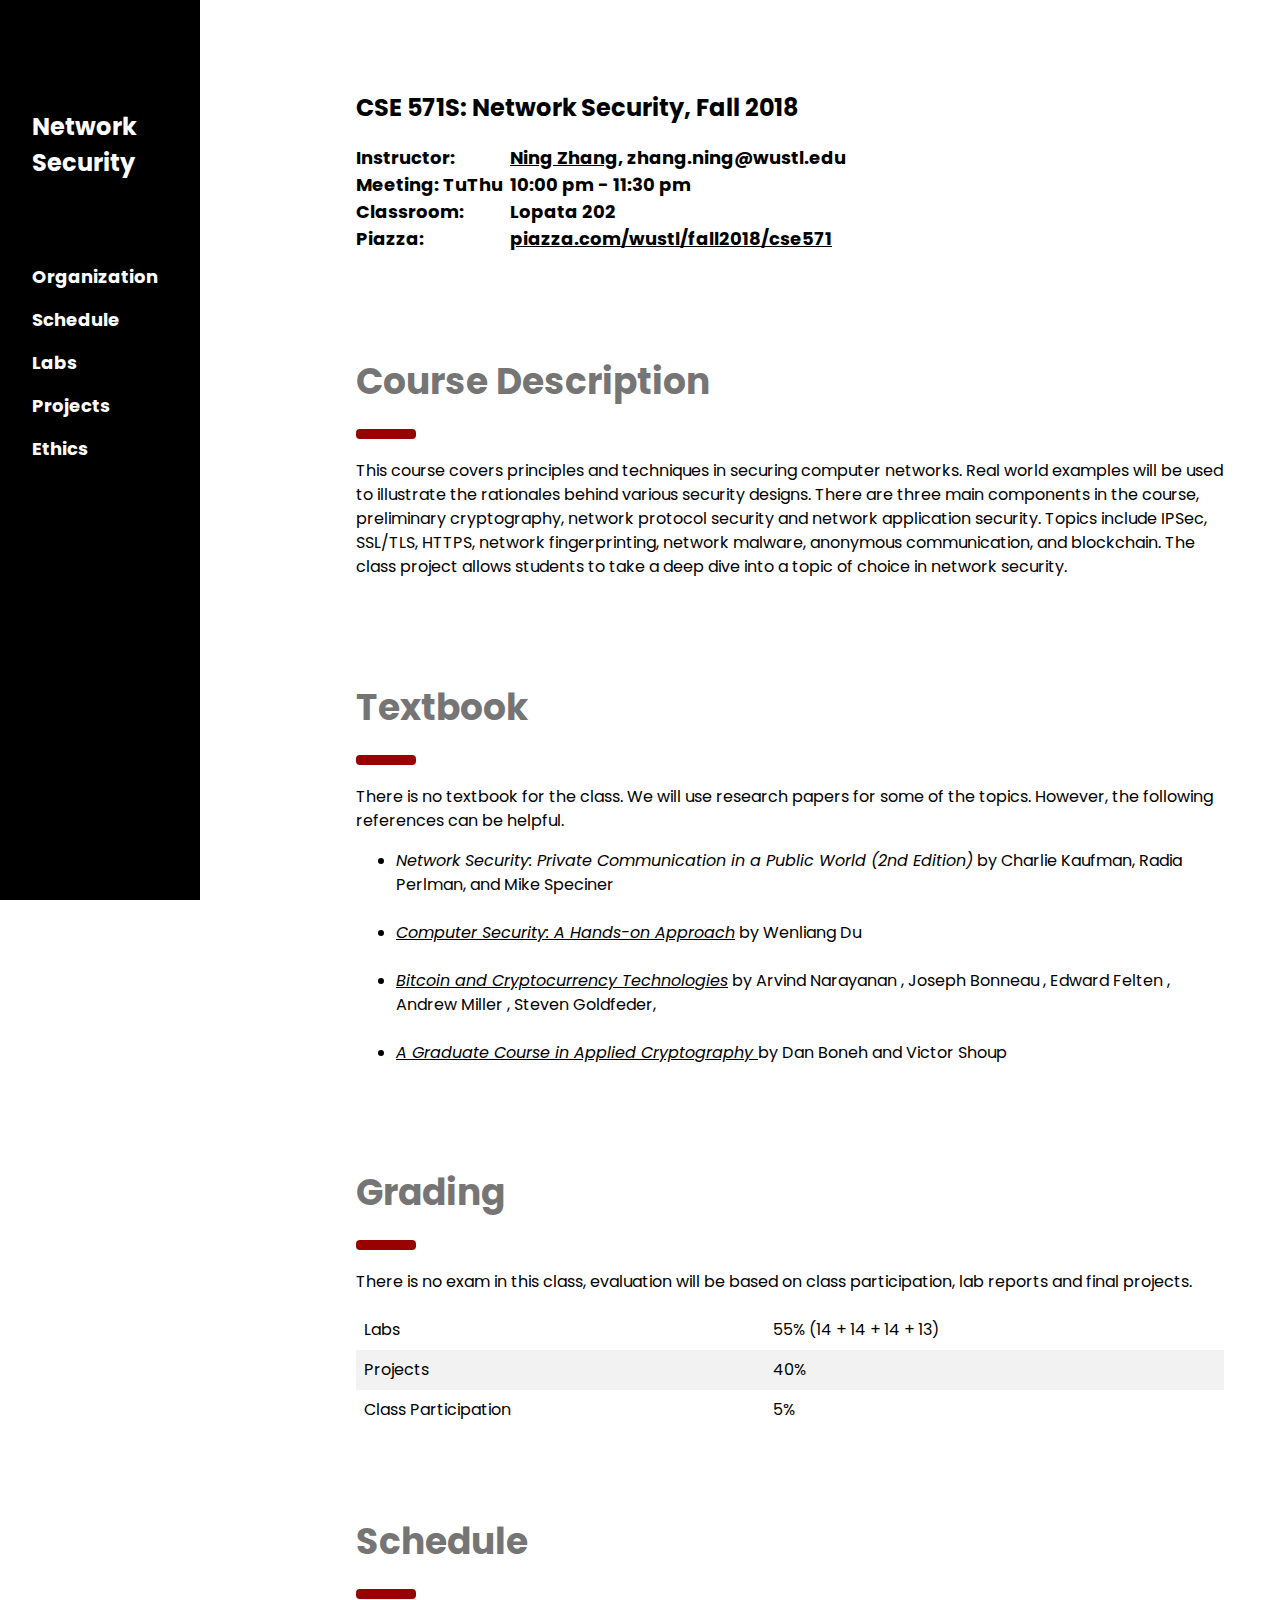
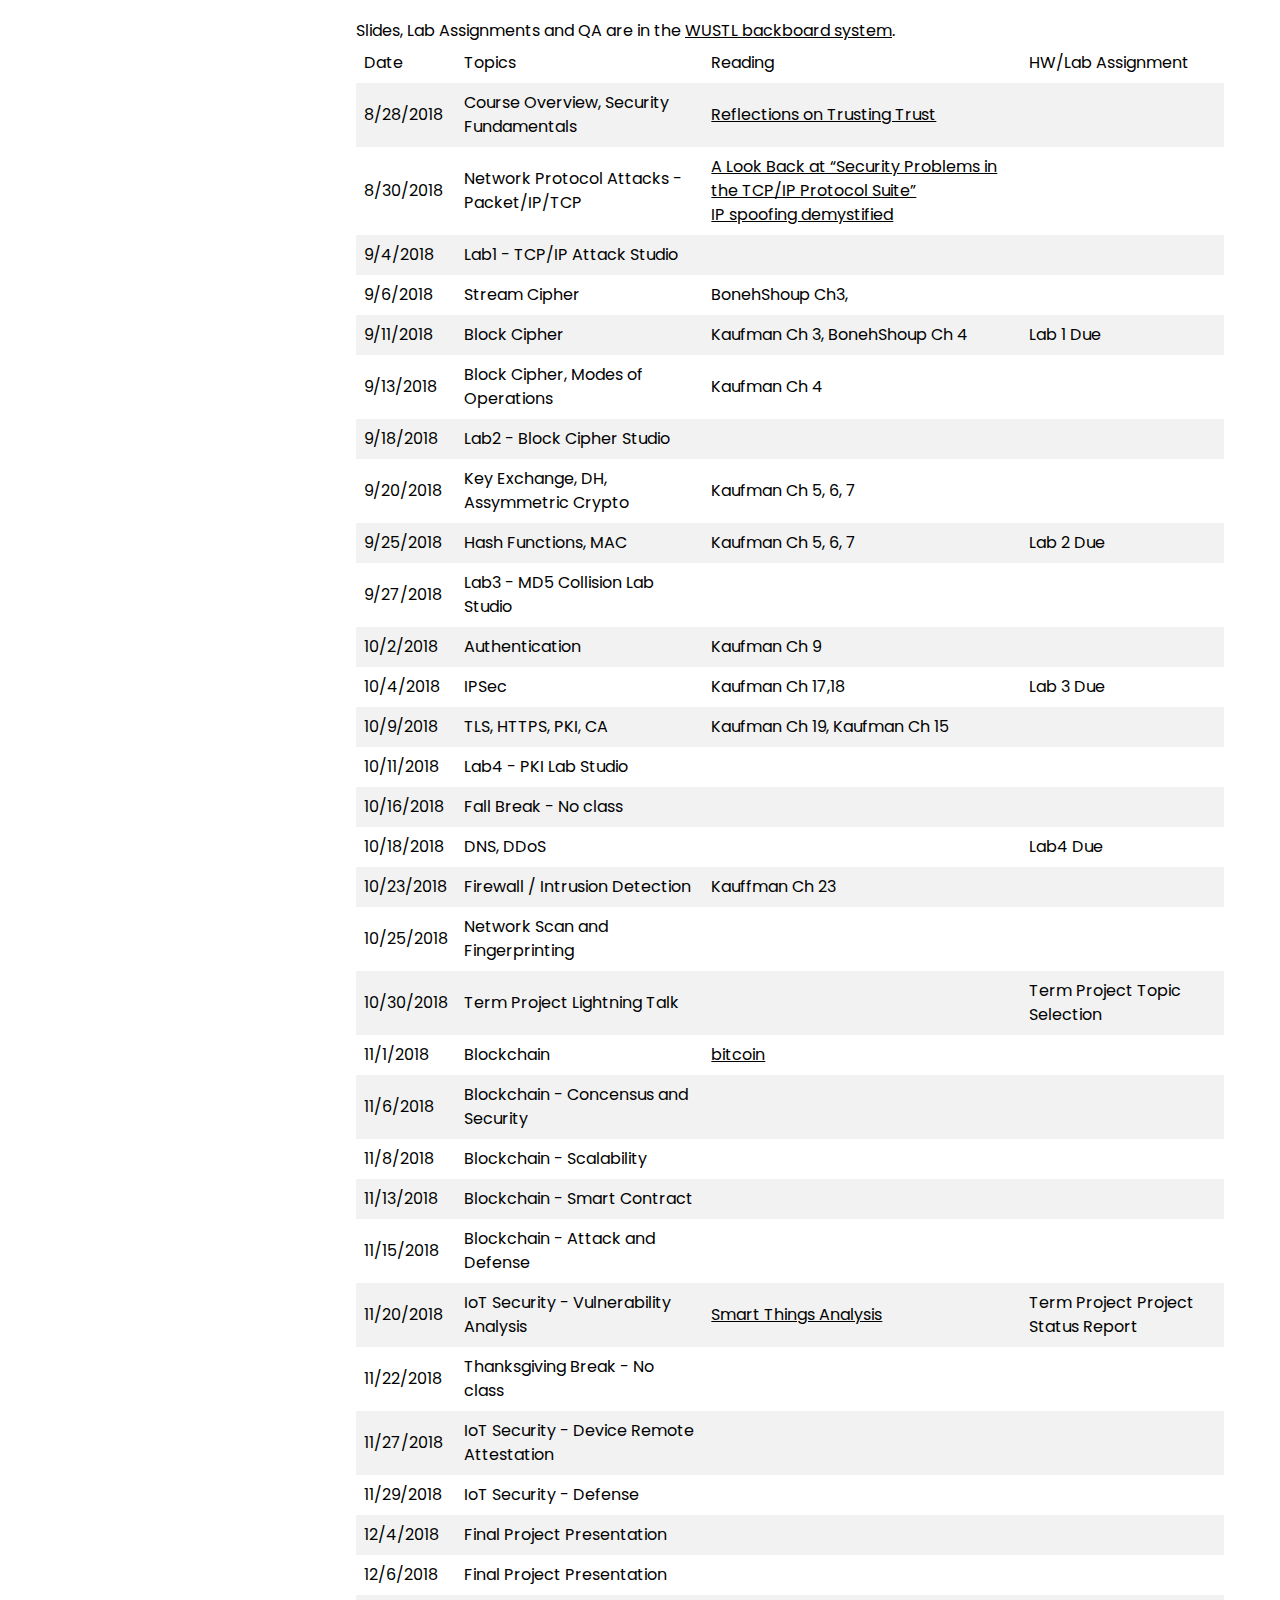
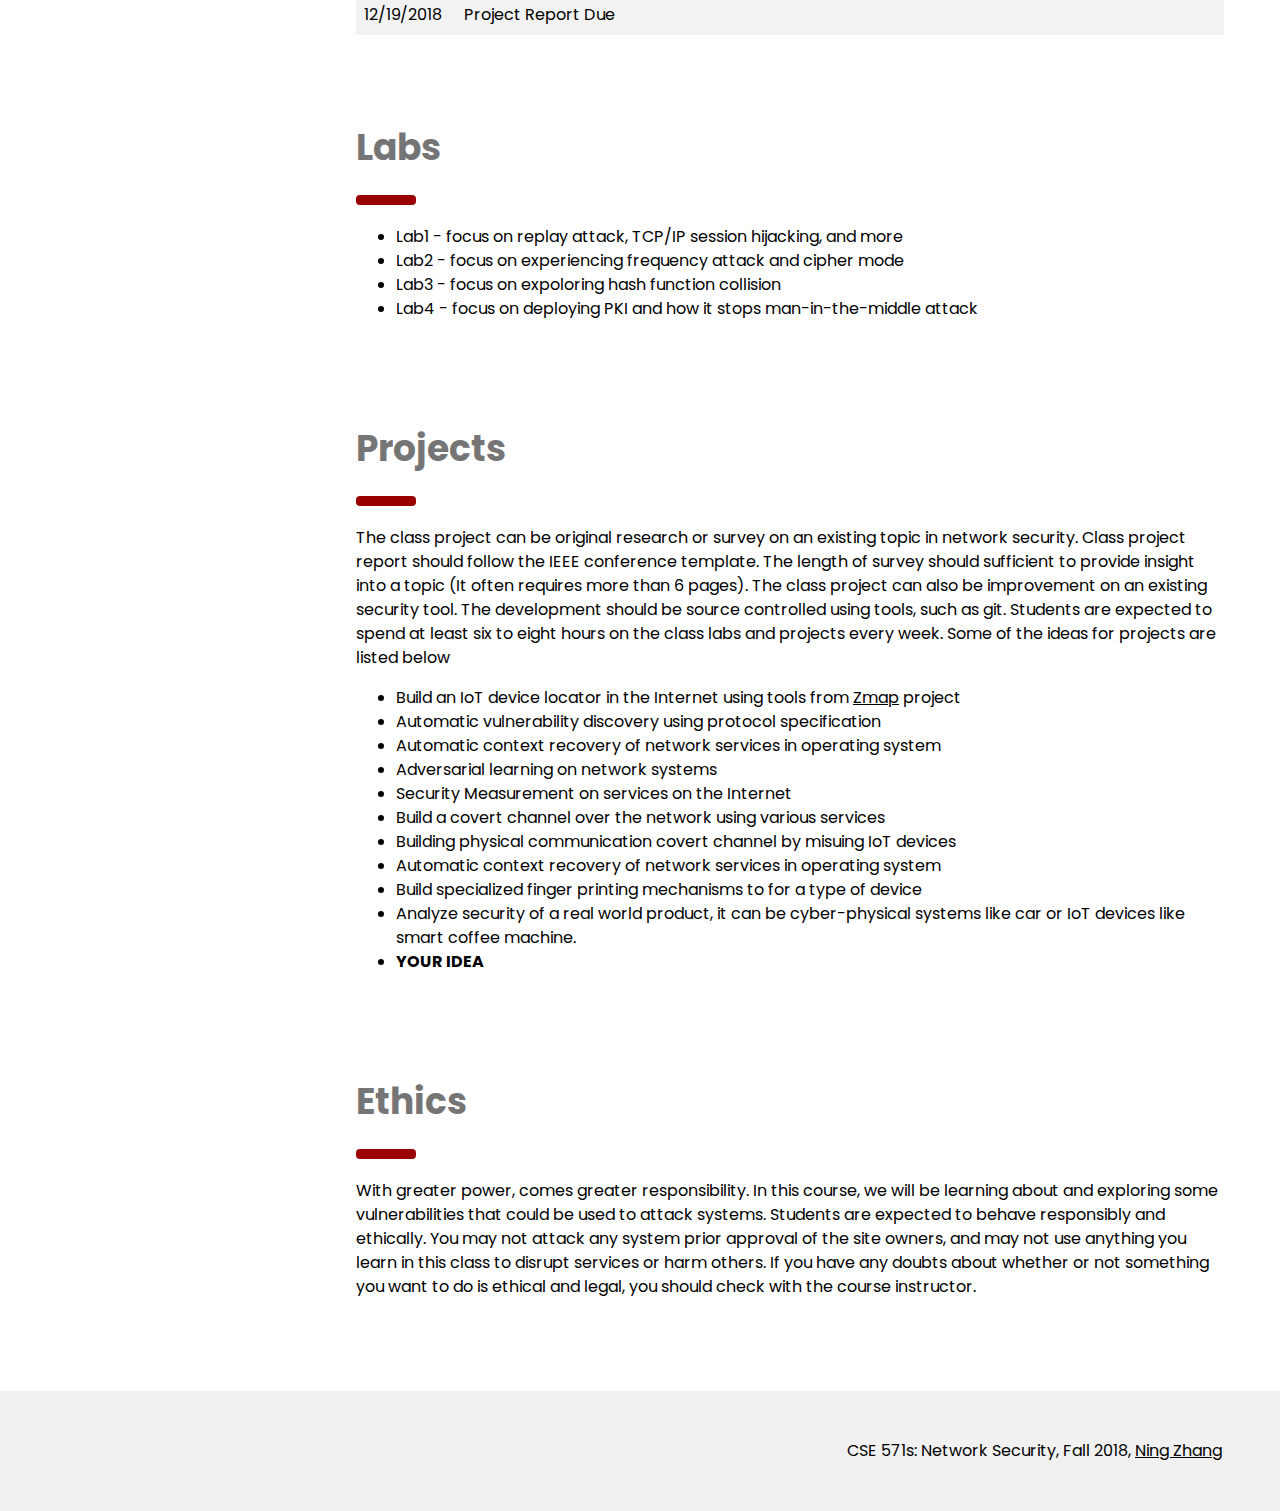
==== commit 7175d190: "use piazza" ====
--- a/teaching/F18cse571s/index.html
+++ b/teaching/F18cse571s/index.html
@@ -80,10 +80,10 @@
     <h2 class="w3-large">
     <p>
       <b>
-      <span class="tabstyle">Instructor:   </span>   <span class="c"><a href="http://ningzhang.info" target="_blank" class="w3-hover-opacity">Ning Zhang</a>, zhang.ning@wustl.edu </span> <br>
-      <span class="tabstyle">Meeting: TuThu    </span>   <span class="c"> 10:00 pm - 11:30 pm</span>   <br>
-      <span class="tabstyle">Classroom:        </span>   <span class="c"> Lopata 202 </span> <br>
-      <!-- <span class="tabstyle">Slack:        </span>   <span class="c">networksecurityvt.slack.com</span> -->
+      <span class="tabstyle">Instructor:   		</span>   <span class="c"><a href="http://ningzhang.info" target="_blank" class="w3-hover-opacity">Ning Zhang</a>, zhang.ning@wustl.edu </span> <br>
+      <span class="tabstyle">Meeting: TuThu    	</span>   <span class="c"> 10:00 pm - 11:30 pm</span>   <br>
+      <span class="tabstyle">Classroom:        	</span>   <span class="c"> Lopata 202 </span> <br>
+      <span class="tabstyle">Piazza:        	</span>   <span class="c">   <a href="https://piazza.com/wustl/fall2018/cse571"> piazza.com/wustl/fall2018/cse571 </a></span>
       </b>
     </p>
 
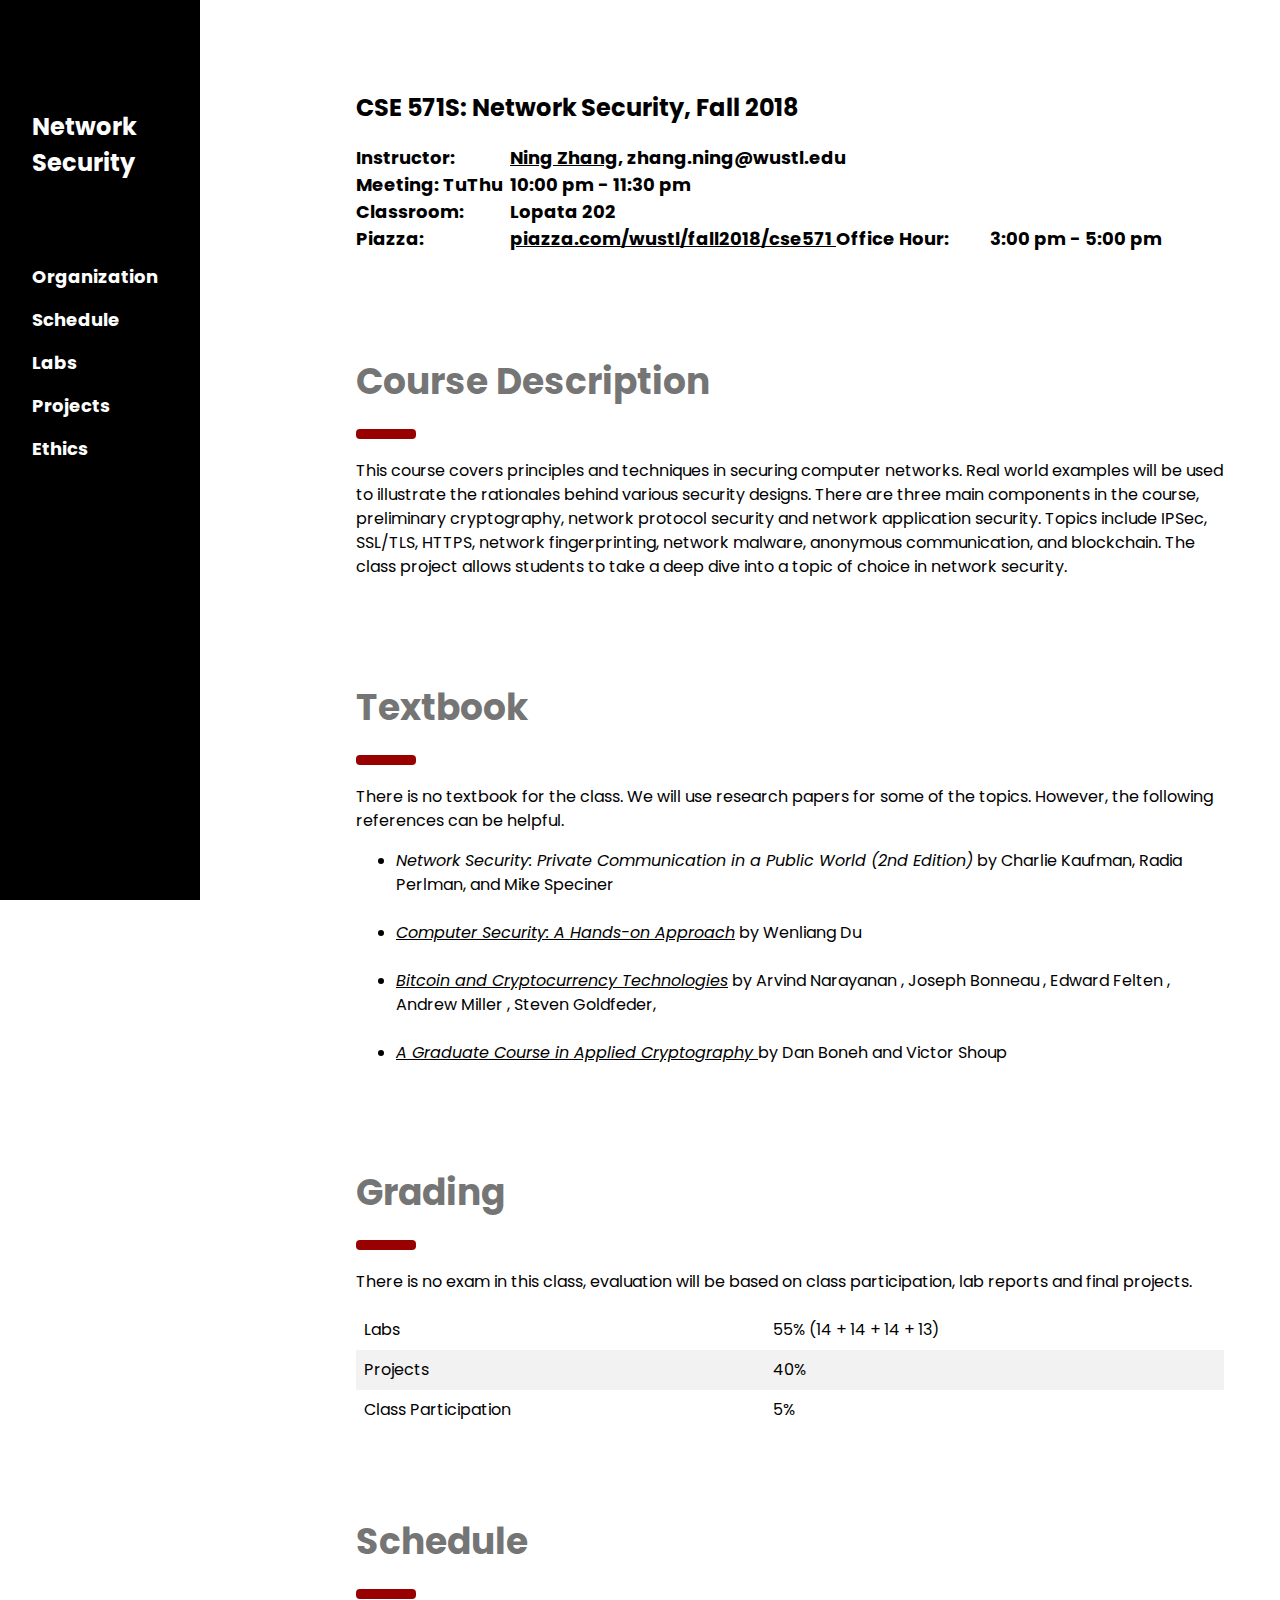
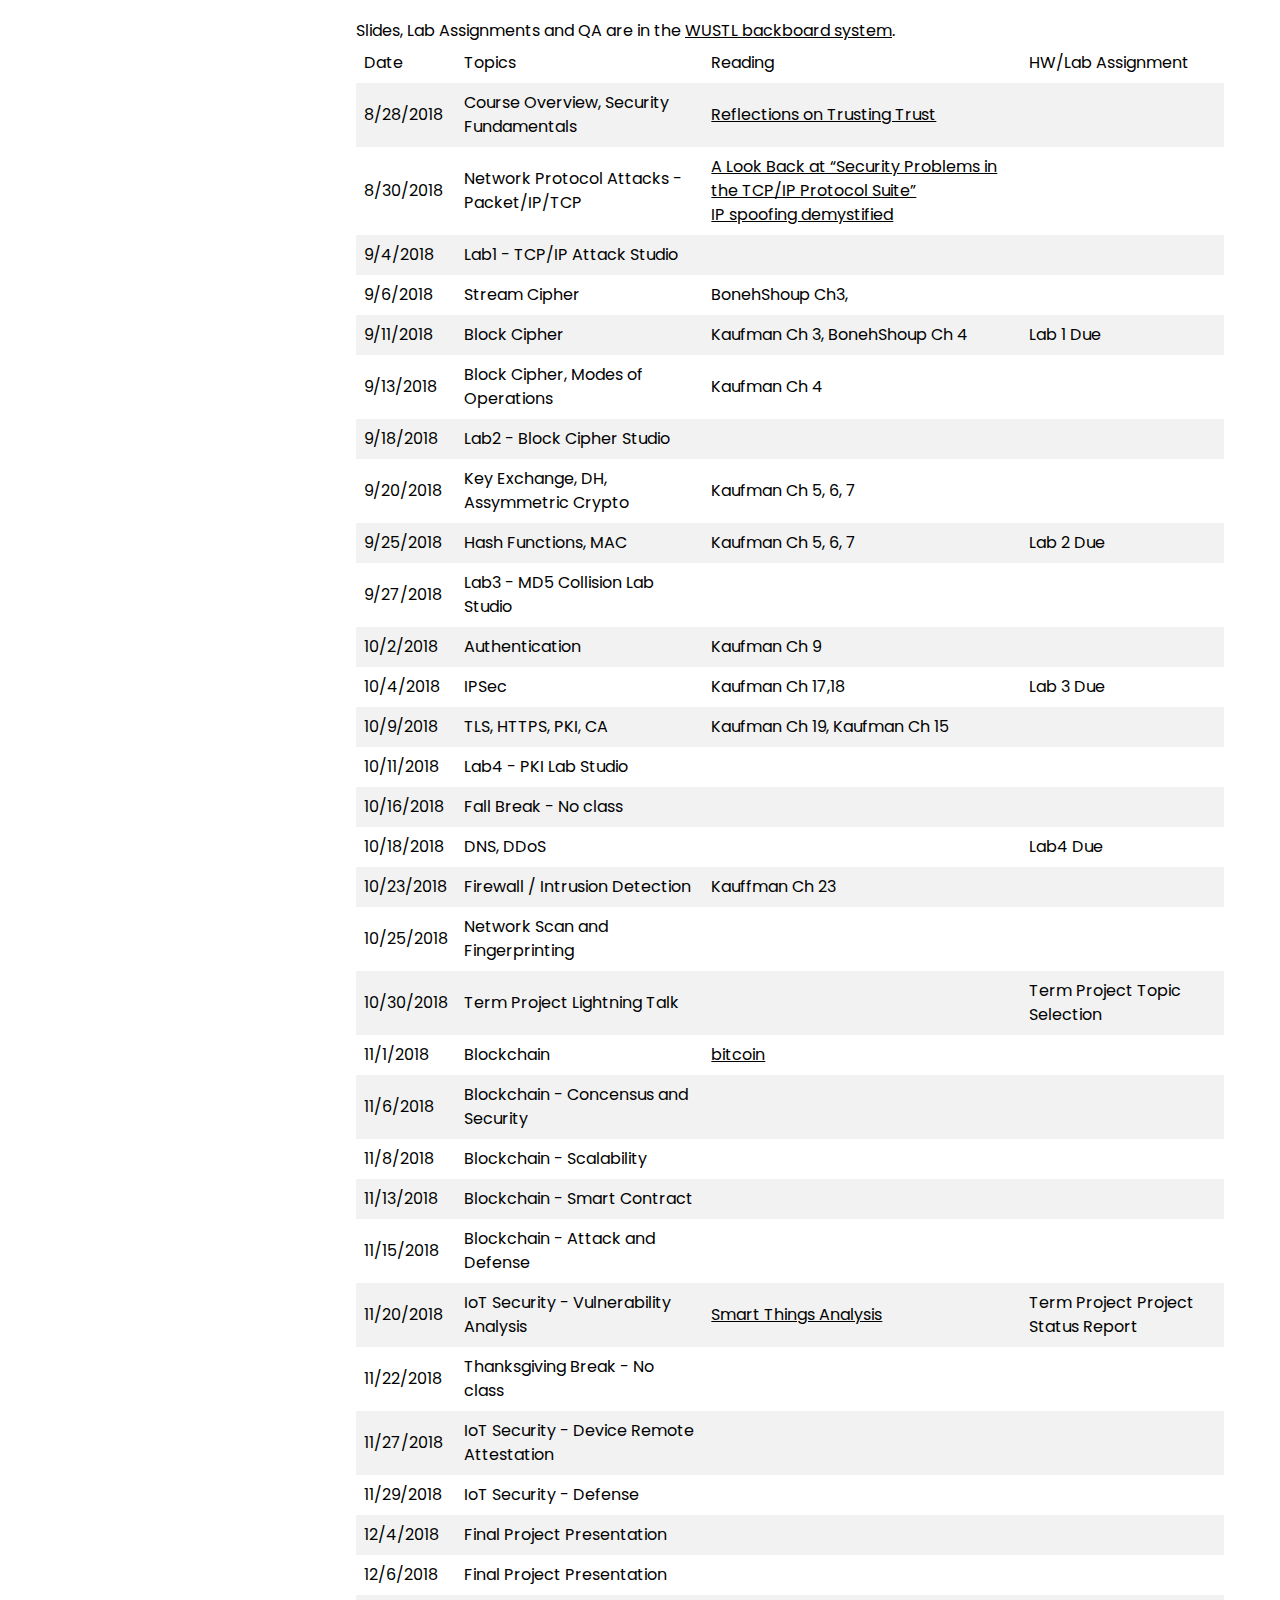
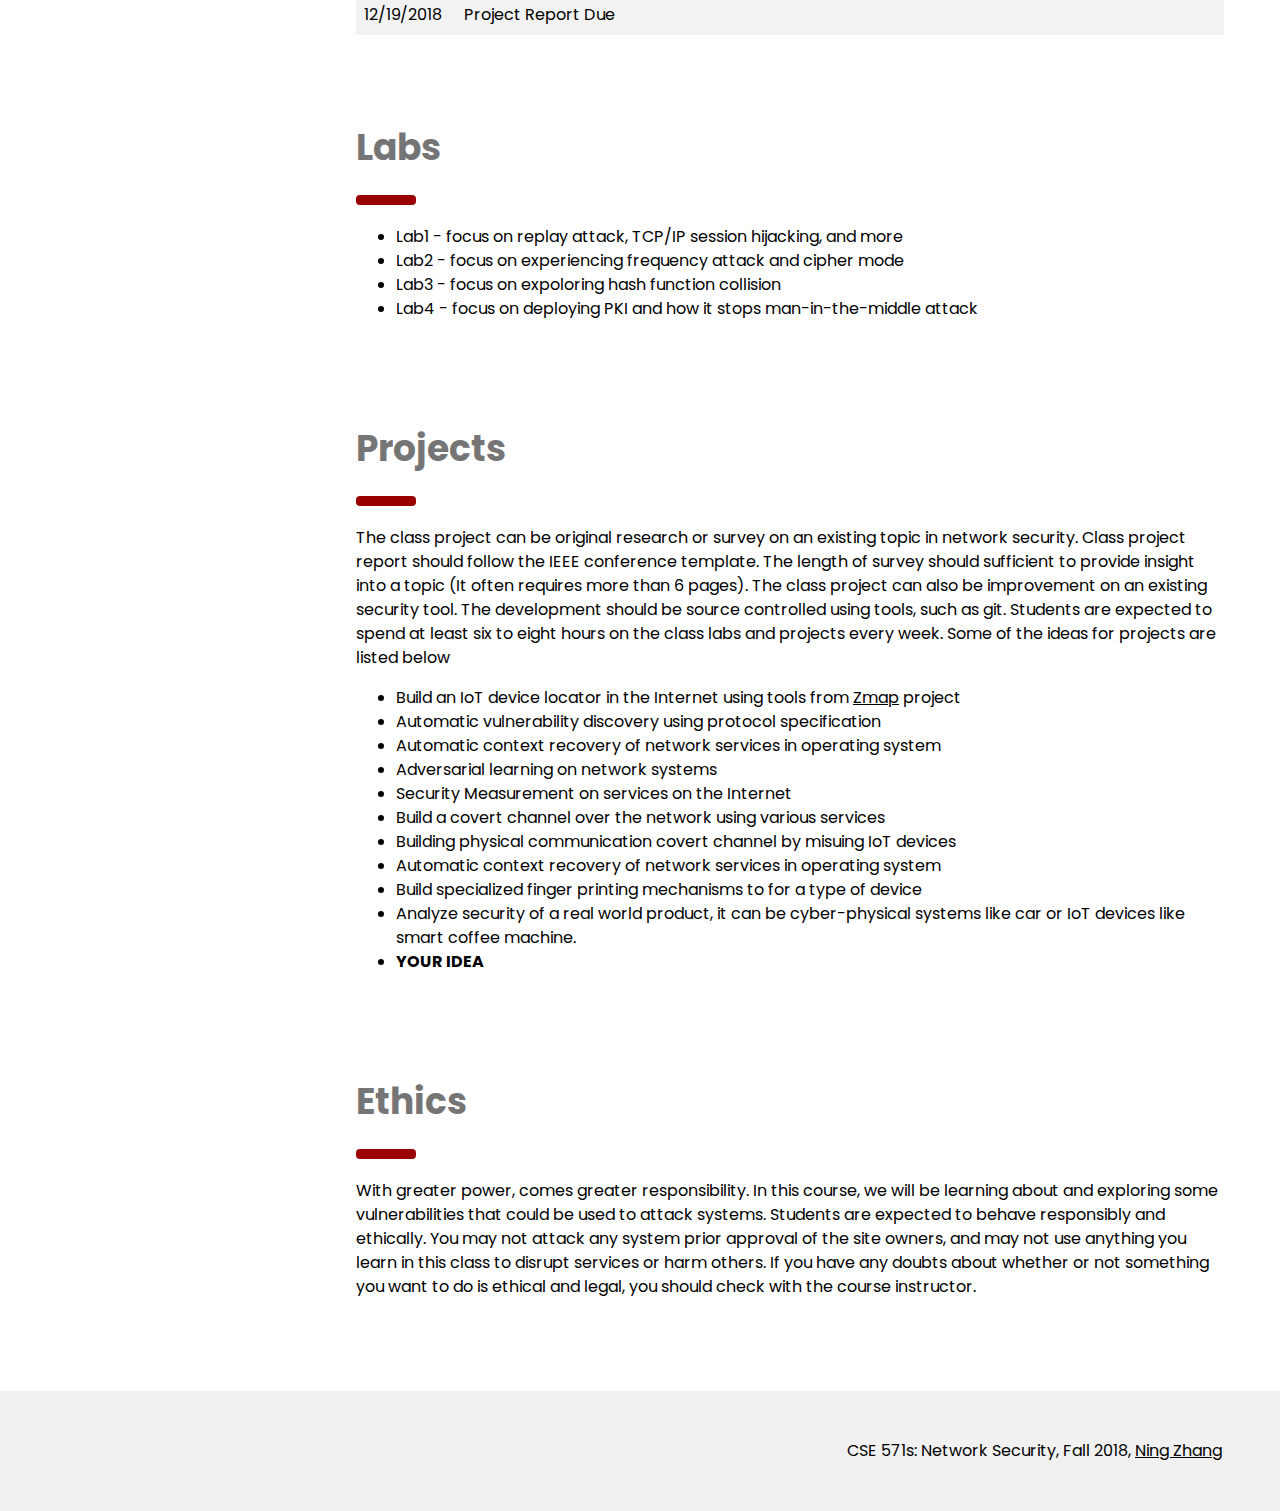
==== commit 815bfe38: "update office hour" ====
--- a/teaching/F18cse571s/index.html
+++ b/teaching/F18cse571s/index.html
@@ -84,6 +84,7 @@
       <span class="tabstyle">Meeting: TuThu    	</span>   <span class="c"> 10:00 pm - 11:30 pm</span>   <br>
       <span class="tabstyle">Classroom:        	</span>   <span class="c"> Lopata 202 </span> <br>
       <span class="tabstyle">Piazza:        	</span>   <span class="c">   <a href="https://piazza.com/wustl/fall2018/cse571"> piazza.com/wustl/fall2018/cse571 </a></span>
+      <span class="tabstyle">Office Hour:         </span>   <span class="c"> 3:00 pm - 5:00 pm</span> <br>
       </b>
     </p>
 
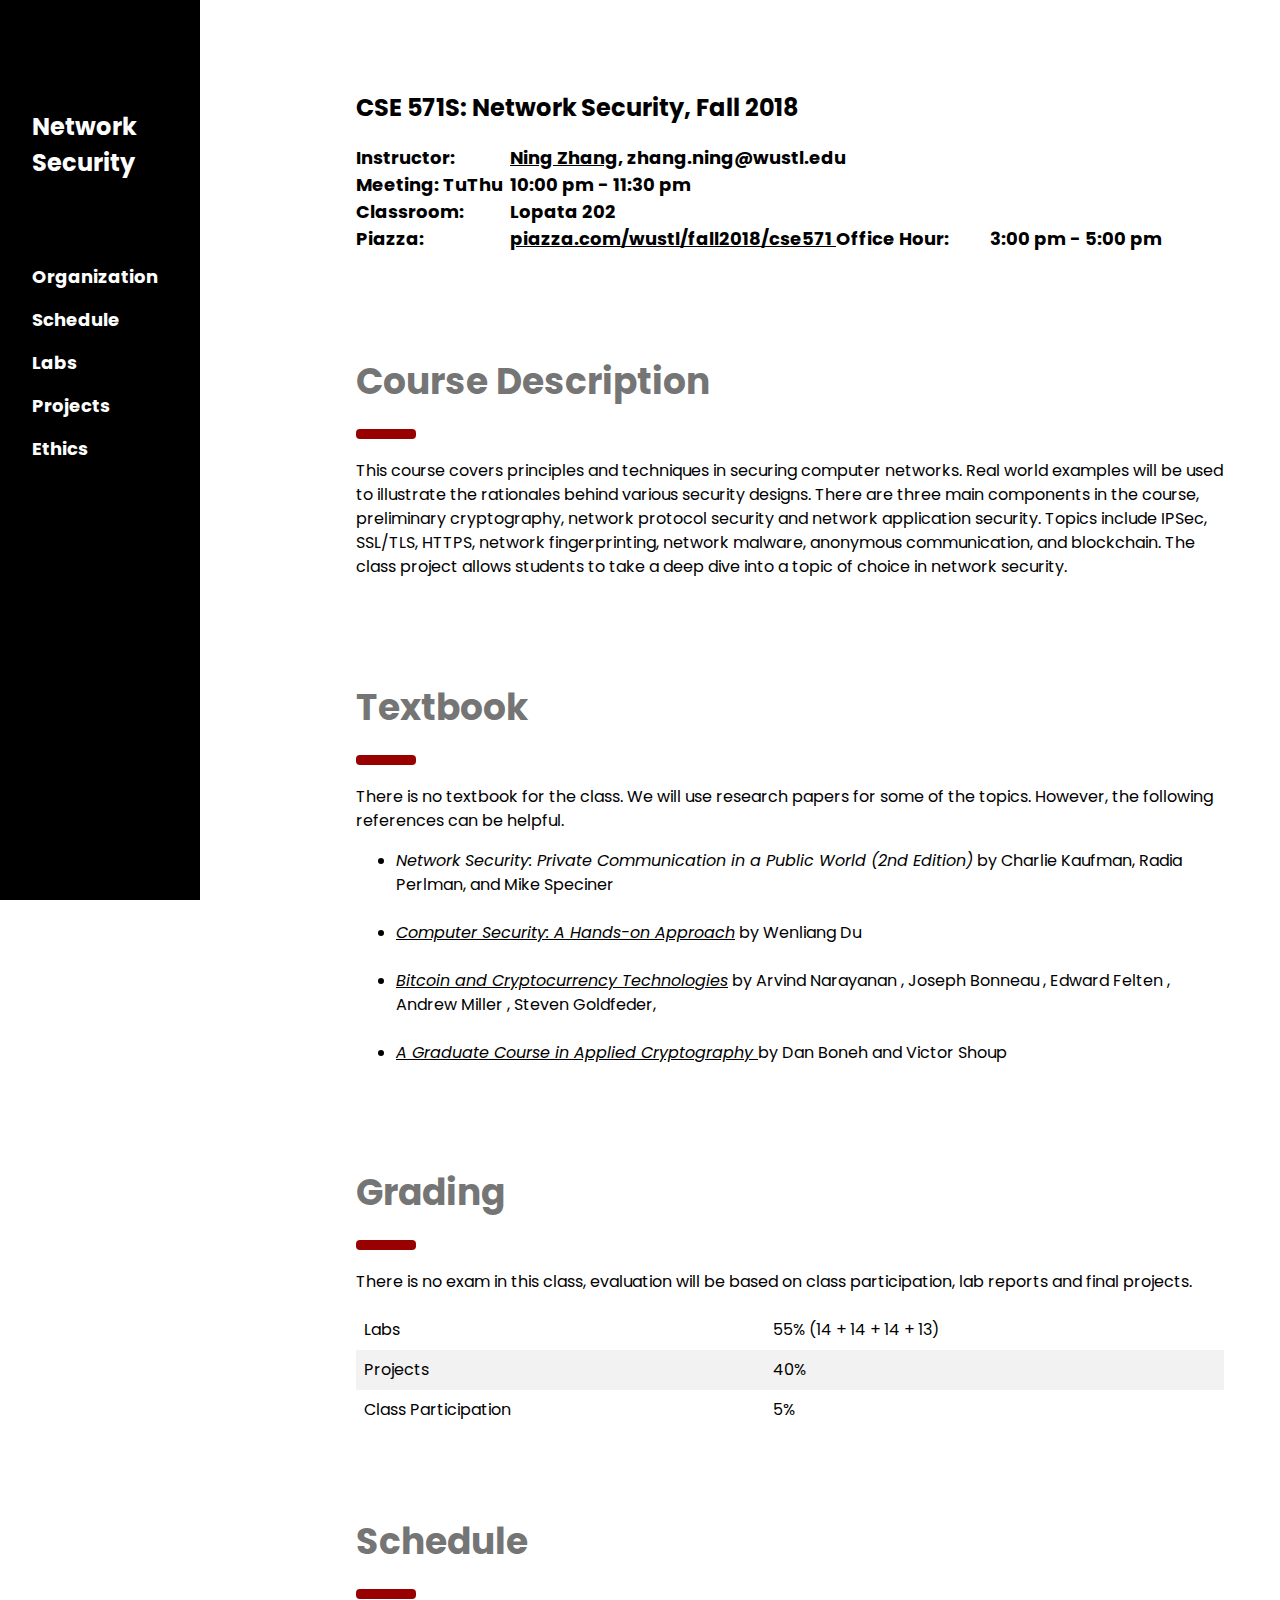
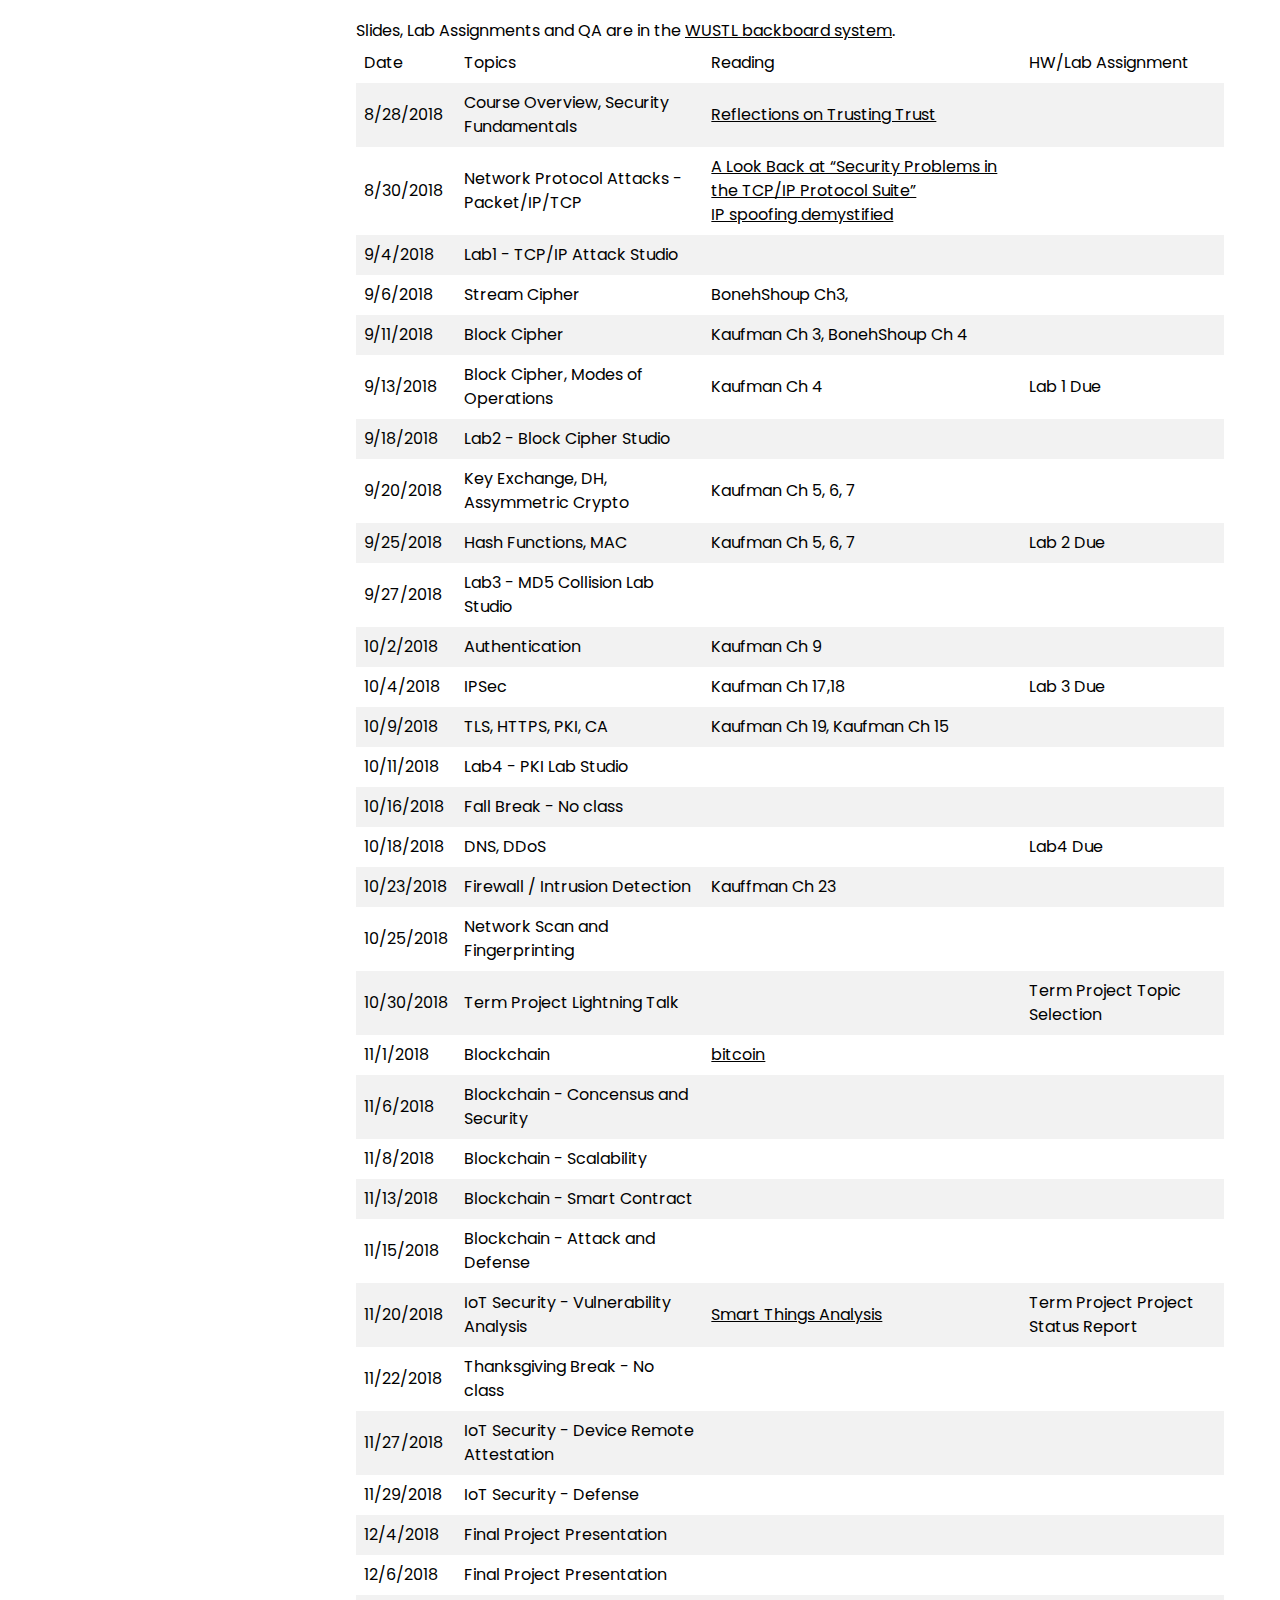
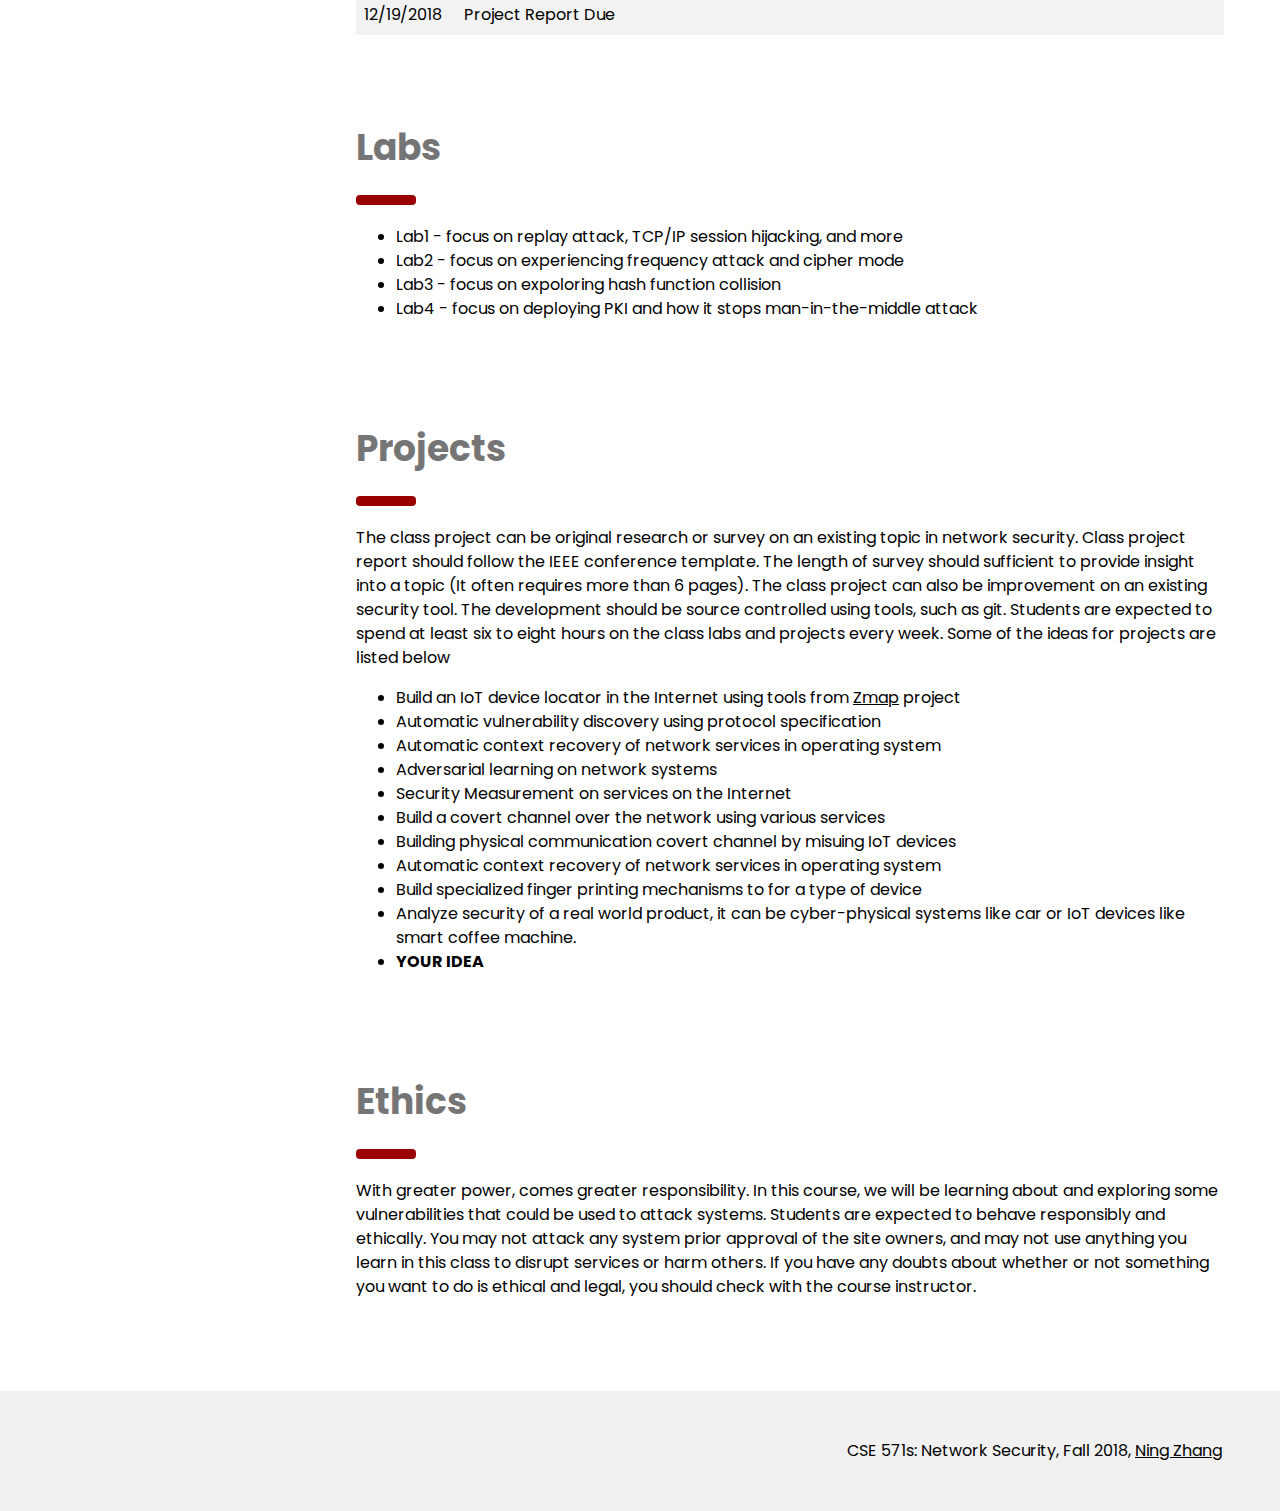
==== commit 05808a3c: "update lab1 due date" ====
--- a/teaching/F18cse571s/index.html
+++ b/teaching/F18cse571s/index.html
@@ -153,8 +153,8 @@
 </tr><tr><td> 8/30/2018 </td><td> Network Protocol Attacks - Packet/IP/TCP  </td><td>     <a href="reading/acsac-ipext.pdf"> A Look Back at “Security Problems in the TCP/IP Protocol Suite” </a> <br> <a href="http://phrack.org/issues/48/14.html">IP spoofing demystified </a> </td><td>   </td>
 </tr><tr><td> 9/4/2018  </td><td> Lab1 - TCP/IP Attack Studio </td><td>   </td><td>   </td>
 </tr><tr><td> 9/6/2018  </td><td> Stream Cipher </td><td> BonehShoup Ch3,   </td><td>   </td>
-</tr><tr><td> 9/11/2018 </td><td> Block Cipher  </td><td> Kaufman Ch 3, BonehShoup Ch 4 </td><td> Lab 1 Due </td>
-</tr><tr><td> 9/13/2018 </td><td> Block Cipher, Modes of Operations </td><td> Kaufman Ch 4  </td><td>   </td>
+</tr><tr><td> 9/11/2018 </td><td> Block Cipher  </td><td> Kaufman Ch 3, BonehShoup Ch 4 </td><td> </td>
+</tr><tr><td> 9/13/2018 </td><td> Block Cipher, Modes of Operations </td><td> Kaufman Ch 4  </td><td> Lab 1 Due </td>
 </tr><tr><td> 9/18/2018 </td><td> Lab2 - Block Cipher Studio  </td><td>   </td><td>   </td>
 </tr><tr><td> 9/20/2018 </td><td> Key Exchange, DH, Assymmetric Crypto  </td><td> Kaufman Ch 5, 6, 7  </td><td>   </td>
 </tr><tr><td> 9/25/2018 </td><td> Hash Functions, MAC </td><td> Kaufman Ch 5, 6, 7  </td><td> Lab 2 Due </td>
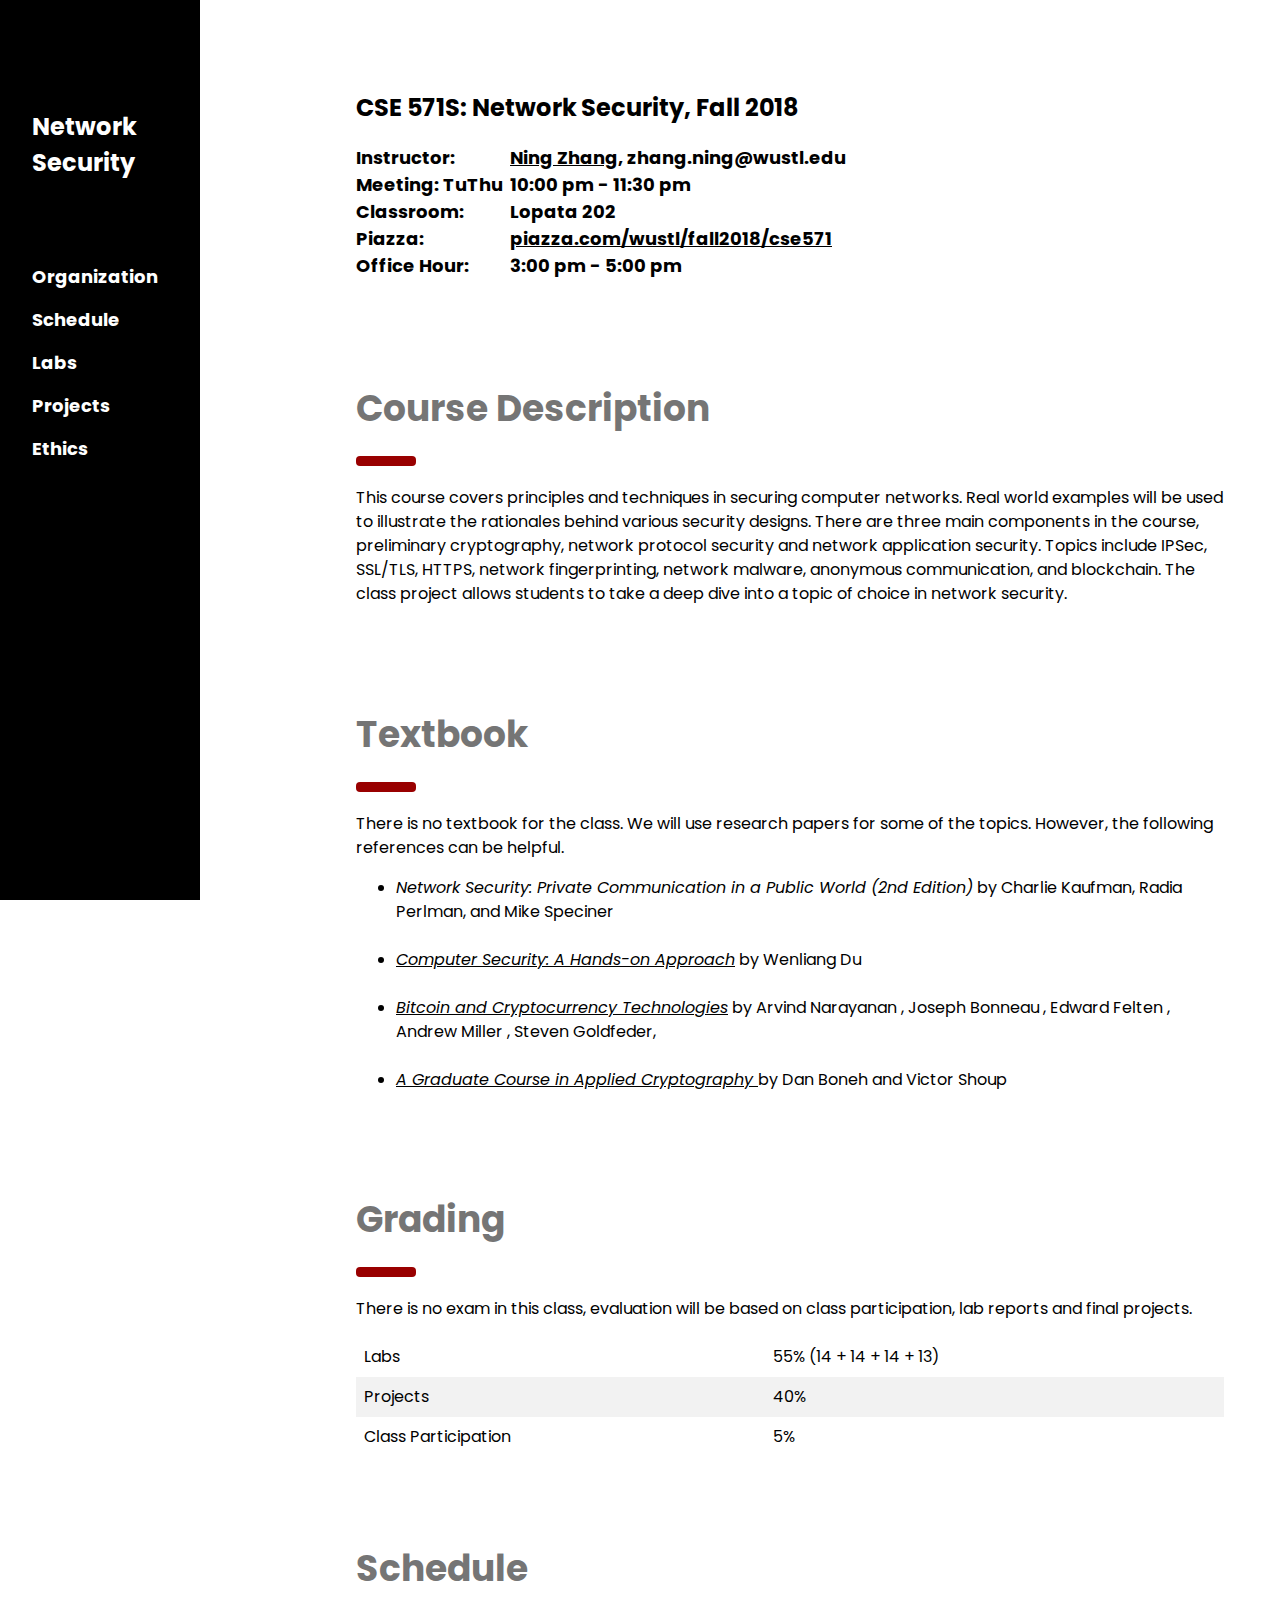
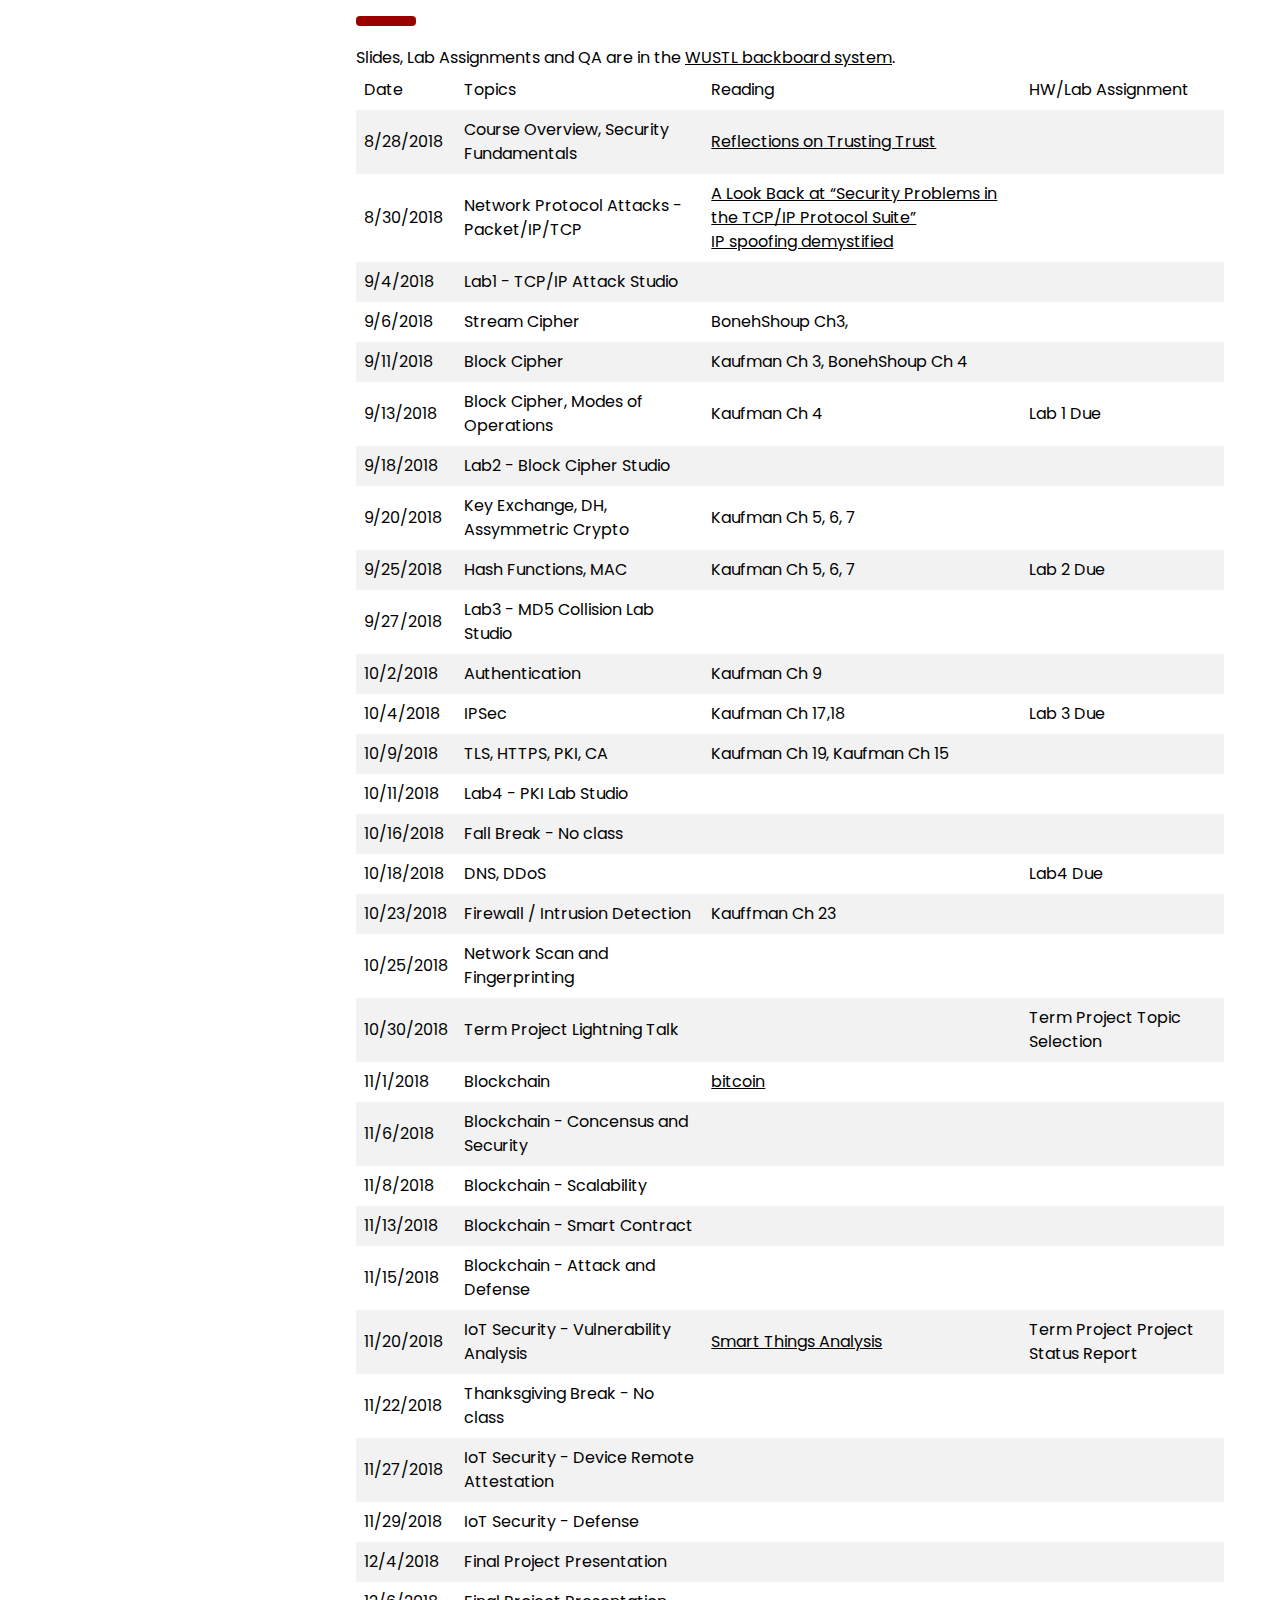
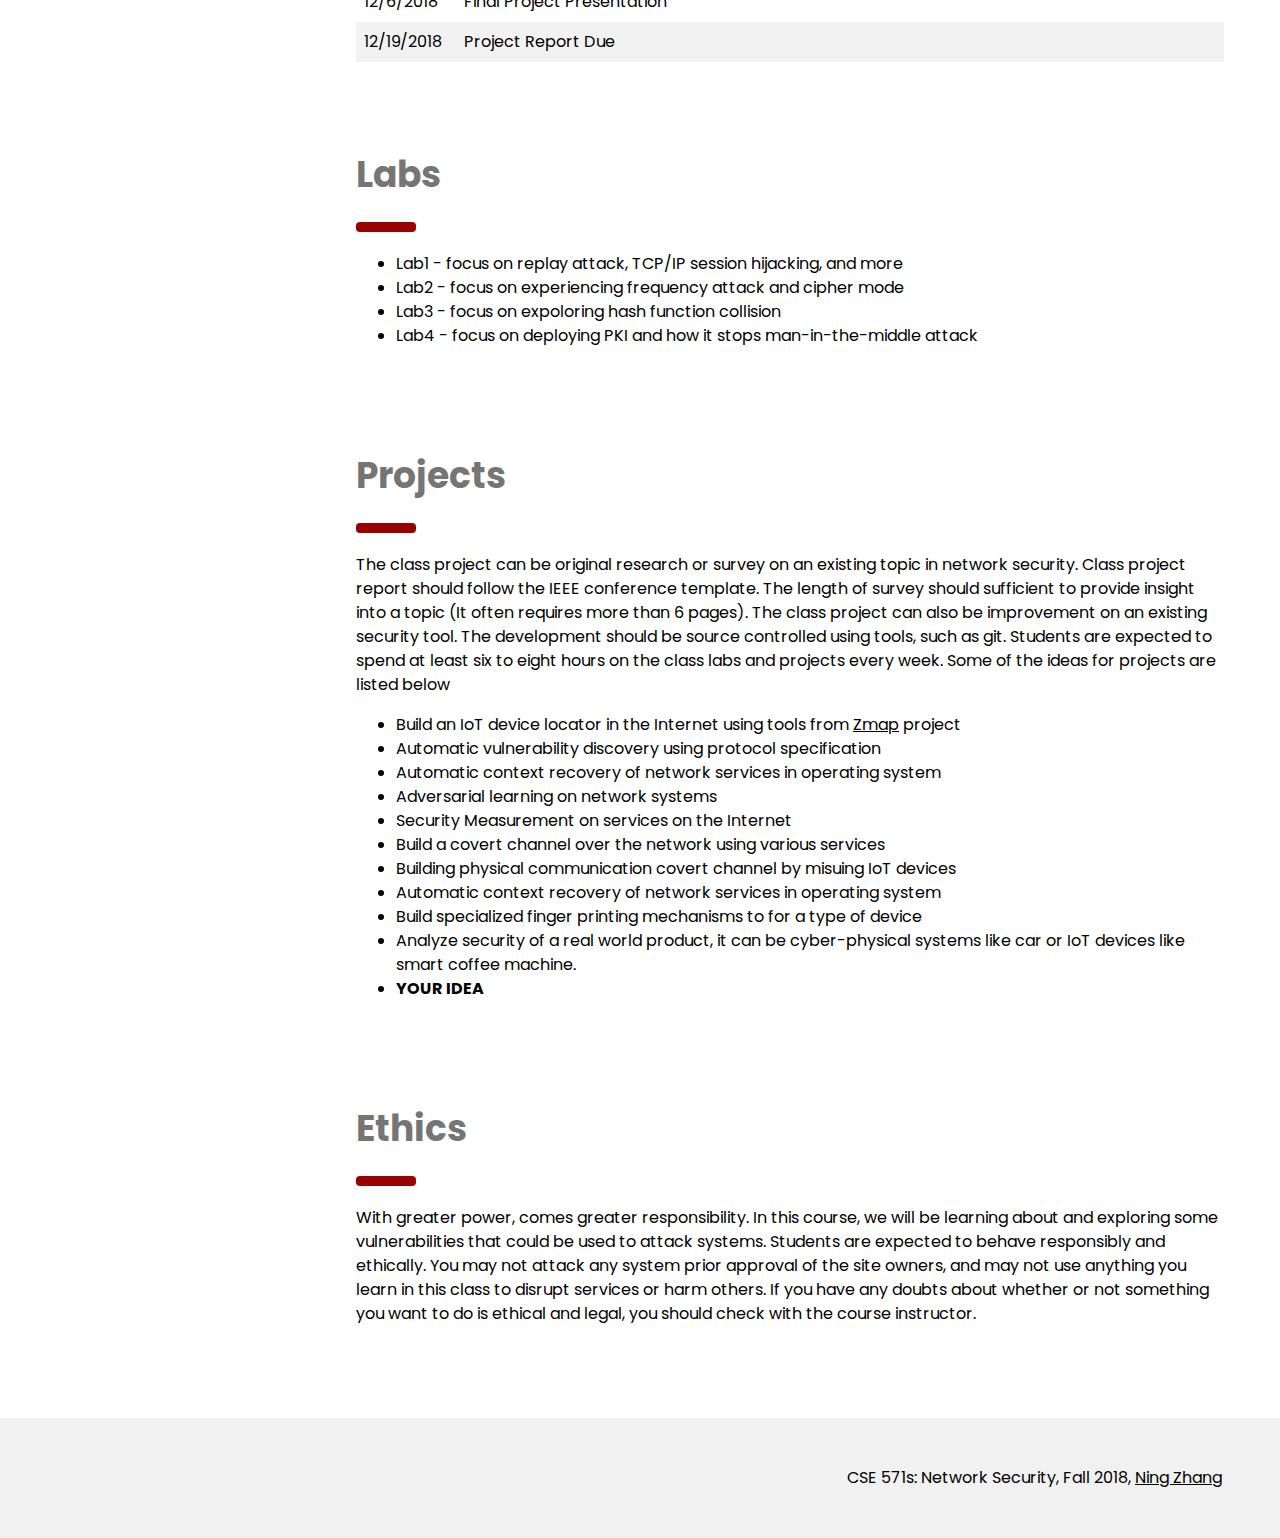
==== commit 633f5c8a: "udapte office hour" ====
--- a/teaching/F18cse571s/index.html
+++ b/teaching/F18cse571s/index.html
@@ -83,7 +83,7 @@
       <span class="tabstyle">Instructor:   		</span>   <span class="c"><a href="http://ningzhang.info" target="_blank" class="w3-hover-opacity">Ning Zhang</a>, zhang.ning@wustl.edu </span> <br>
       <span class="tabstyle">Meeting: TuThu    	</span>   <span class="c"> 10:00 pm - 11:30 pm</span>   <br>
       <span class="tabstyle">Classroom:        	</span>   <span class="c"> Lopata 202 </span> <br>
-      <span class="tabstyle">Piazza:        	</span>   <span class="c">   <a href="https://piazza.com/wustl/fall2018/cse571"> piazza.com/wustl/fall2018/cse571 </a></span>
+      <span class="tabstyle">Piazza:        	</span>   <span class="c">   <a href="https://piazza.com/wustl/fall2018/cse571"> piazza.com/wustl/fall2018/cse571 </a></span> <br>
       <span class="tabstyle">Office Hour:         </span>   <span class="c"> 3:00 pm - 5:00 pm</span> <br>
       </b>
     </p>
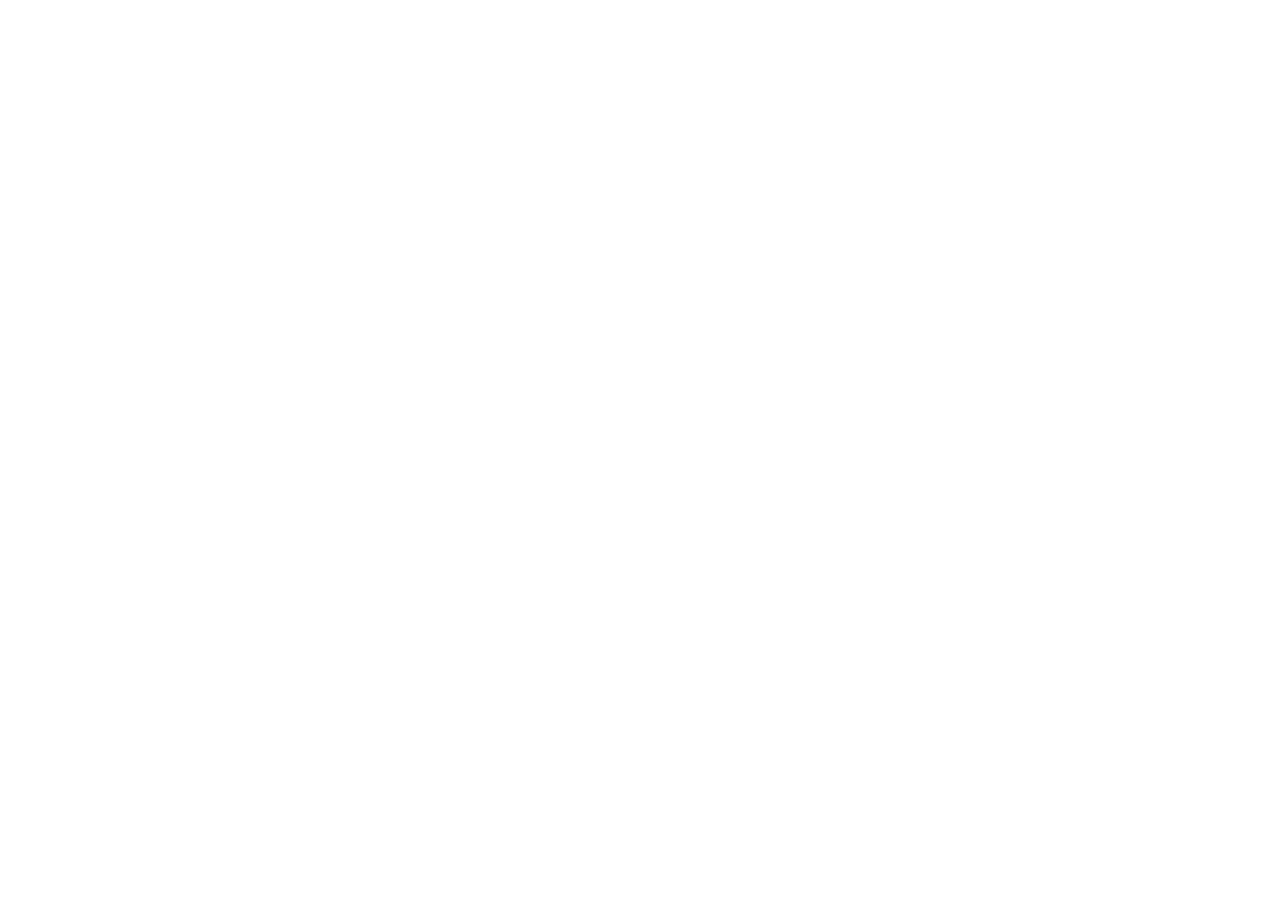
==== commit 07f8024d: "update personal website" ====
--- a/teaching/F18cse571s/index.html
+++ b/teaching/F18cse571s/index.html
@@ -1,326 +1,11 @@
-<!DOCTYPE html>
 <html>
-<title>CSE 571S: Network Security, Fall 2018</title>
-<meta charset="UTF-8">
-<meta name="viewport" content="width=device-width, initial-scale=1">
-<link rel="stylesheet" href="https://www.w3schools.com/w3css/4/w3.css">
-<link rel="stylesheet" href="https://fonts.googleapis.com/css?family=Poppins">
-
-<style>
-body,h1,h2,h3,h4,h5 {font-family: "Poppins", sans-serif}
-body {font-size:16px;}
-.w3-half img{margin-bottom:-6px;margin-top:16px;opacity:0.8;cursor:pointer}
-.w3-half img:hover{opacity:1}
-
-
-table {
-    border-collapse: collapse;
-    width: 100%;
-}
-
-th, td {
-    text-align: left;
-    padding: 8px;
-}
-
-tr:nth-child(even){background-color: #f2f2f2}
-
-th {
-    background-color: #990000;
-    color: white;
-}
-
-.tabstyle { display: inline-block; width: 150px; }
-</style>
-
 <head>
-<!-- Global site tag (gtag.js) - Google Analytics -->
-<script async src="https://www.googletagmanager.com/gtag/js?id=UA-121588664-1"></script>
-<script>
-  window.dataLayer = window.dataLayer || [];
-  function gtag(){dataLayer.push(arguments);}
-  gtag('js', new Date());
-
-  gtag('config', 'UA-121588664-1');
-</script>
+<title>Moved to WUSTL</title>
+<meta http-equiv="refresh" content="0; URL=https://cybersecurity.seas.wustl.edu/ning/teaching/F18cse571s/">
+<meta name="keywords" content="automatic redirection">
 </head>
-
 <body>
-
-<!-- Sidebar/menu -->
-<nav class="w3-sidebar w3-black w3-collapse w3-top w3-large w3-padding" style="z-index:3;width:200px;font-weight:bold;" id="mySidebar"><br>
-  <a href="javascript:void(0)" onclick="w3_close()" class="w3-button w3-hide-large w3-display-topleft" style="width:100%;font-size:22px">Close Menu</a>
-  <div class="w3-container">
-    <h3 class="w3-padding-64"><b>Network<br>Security</b></h3>
-  </div>
-  <div class="w3-bar-block">
-    <a href="#top"        onclick="w3_close()" class="w3-bar-item w3-button w3-hover-white">Organization</a> 
-    <a href="#Schedule"        onclick="w3_close()" class="w3-bar-item w3-button w3-hover-white">Schedule</a> 
-    <a href="#Labs"        onclick="w3_close()" class="w3-bar-item w3-button w3-hover-white">Labs</a>
-    <a href="#Projects"        onclick="w3_close()" class="w3-bar-item w3-button w3-hover-white">Projects</a>
-    <a href="#Ethics"          onclick="w3_close()" class="w3-bar-item w3-button w3-hover-white">Ethics</a> 
-  </div>
-</nav>
-
-<!-- Top menu on small screens -->
-<header class="w3-container w3-top w3-hide-large w3-black w3-xlarge w3-padding">
-  <a href="javascript:void(0)" class="w3-button w3-black w3-margin-right" onclick="w3_open()">☰</a>
-  <span>Network Security</span>
-</header>
-
-<!-- Overlay effect when opening sidebar on small screens -->
-<div class="w3-overlay w3-hide-large" onclick="w3_close()" style="cursor:pointer" title="close side menu" id="myOverlay"></div>
-
-<!-- !PAGE CONTENT! -->
-<div class="w3-main" style="margin-left:340px;margin-right:40px">
-
-  <!-- Header -->
-  <div class="w3-container" style="margin-top:80px" id="top">
-    <h1 class="w3-xlarge"><b>CSE 571S: Network Security, Fall 2018</b></h1>
-    <h2 class="w3-large">
-    <p>
-      <b>
-      <span class="tabstyle">Instructor:   		</span>   <span class="c"><a href="http://ningzhang.info" target="_blank" class="w3-hover-opacity">Ning Zhang</a>, zhang.ning@wustl.edu </span> <br>
-      <span class="tabstyle">Meeting: TuThu    	</span>   <span class="c"> 10:00 pm - 11:30 pm</span>   <br>
-      <span class="tabstyle">Classroom:        	</span>   <span class="c"> Lopata 202 </span> <br>
-      <span class="tabstyle">Piazza:        	</span>   <span class="c">   <a href="https://piazza.com/wustl/fall2018/cse571"> piazza.com/wustl/fall2018/cse571 </a></span> <br>
-      <span class="tabstyle">Office Hour:         </span>   <span class="c"> 3:00 pm - 5:00 pm</span> <br>
-      </b>
-    </p>
-
-    </h2>
-  </div>
-
-  <div class="w3-container" id="CourseDescription" style="margin-top:75px">
-  	<h1 class="w3-xxlarge w3-text-gray"><b>Course Description</b></h1>
-    <hr style="width:50px;border:5px solid #990000" class="w3-round">
-  	<p>
-  	This course covers principles and techniques in securing computer networks. Real world examples will be used to illustrate the rationales behind various security designs. There are three main components in the course, preliminary cryptography, network protocol security and network application security. Topics include IPSec, SSL/TLS, HTTPS, network fingerprinting, network malware, anonymous communication, and blockchain. The class project allows students to take a deep dive into a topic of choice in network security.	
-  	</p>
-  </div>
-
-  <div class="w3-container" id="textbook" style="margin-top:75px">
-  	<h1 class="w3-xxlarge w3-text-gray"><b>Textbook</b></h1>
-    <hr style="width:50px;border:5px solid #990000" class="w3-round">
-  	<p>
-There is no textbook for the class. We will use research papers for some of the topics. However, the following references can be helpful. 
-<ul>
-	<li>  <i>Network Security: Private Communication in a Public World (2nd Edition)</i> by Charlie Kaufman, Radia Perlman, and Mike Speciner</li>
-	<br>
-	<li> <i><a href="https://goo.gl/S8md6Q">Computer Security: A Hands-on Approach</a></i> by Wenliang Du </li>
-	<br>
-	<li>  
-    <a href="https://d28rh4a8wq0iu5.cloudfront.net/bitcointech/readings/princeton_bitcoin_book.pdf"> 
-    <i>Bitcoin and Cryptocurrency Technologies</i></a> by Arvind Narayanan , Joseph Bonneau , Edward Felten , Andrew Miller , Steven Goldfeder, </li>
-  <br>
-  <li>
-    <a href="https://crypto.stanford.edu/~dabo/cryptobook/BonehShoup_0_4.pdf">
-  <i> A Graduate Course in Applied Cryptography </i></a> by Dan Boneh and Victor Shoup 
-  </li>
-
-</ul>
-
-
-  	</p>
-  </div>
-
-
-  <div class="w3-container" id="Assignment/Grading" style="margin-top:75px">
-    <h1 class="w3-xxlarge w3-text-gray"><b>Grading</b></h1>
-    <hr style="width:50px;border:5px solid #990000" class="w3-round">
-    <!-- <a href="CS.ECE.5584_Syllabus.pdf" target="_blank" class="w3-hover-opacity">Syllabus in PDF</a> -->
-    <!-- <h1 class="w3-xxlarge w3-text-gray"><b>Syllabus.</b></h1> -->
-    <p>
-    There is no exam in this class, evaluation will be based on class participation, lab reports and final projects. 
-	</p>
-
-    <table>
-    	<tr> <td> Labs </td>                <td> 55% (14 + 14 + 14 + 13) </td> </tr>
-    	<tr> <td> Projects</td>             <td> 40%</td>                      </tr>
-    	<tr> <td> Class Participation </td> <td> 5% </td>                      </tr>
-    </table>
-  </div>
-  
-
-  <div class="w3-container" id="Schedule" style="margin-top:75px">
-    <h1 class="w3-xxlarge w3-text-gray"><b>Schedule</b></h1>
-    <hr style="width:50px;border:5px solid #990000" class="w3-round">
-    Slides, Lab Assignments and QA are in the <a href="https://blackboard.wustl.edu/">WUSTL backboard system</a>. 
-
-    <table>
-<tr><td>  Date  </td><td> Topics  </td><td> Reading </td><td> HW/Lab Assignment 
-</tr><tr><td> 8/28/2018 </td><td> Course Overview, Security Fundamentals  </td><td>     <a href="reading/p761-thompson.pdf">Reflections on Trusting Trust </a>  </td><td>   </td>
-</tr><tr><td> 8/30/2018 </td><td> Network Protocol Attacks - Packet/IP/TCP  </td><td>     <a href="reading/acsac-ipext.pdf"> A Look Back at “Security Problems in the TCP/IP Protocol Suite” </a> <br> <a href="http://phrack.org/issues/48/14.html">IP spoofing demystified </a> </td><td>   </td>
-</tr><tr><td> 9/4/2018  </td><td> Lab1 - TCP/IP Attack Studio </td><td>   </td><td>   </td>
-</tr><tr><td> 9/6/2018  </td><td> Stream Cipher </td><td> BonehShoup Ch3,   </td><td>   </td>
-</tr><tr><td> 9/11/2018 </td><td> Block Cipher  </td><td> Kaufman Ch 3, BonehShoup Ch 4 </td><td> </td>
-</tr><tr><td> 9/13/2018 </td><td> Block Cipher, Modes of Operations </td><td> Kaufman Ch 4  </td><td> Lab 1 Due </td>
-</tr><tr><td> 9/18/2018 </td><td> Lab2 - Block Cipher Studio  </td><td>   </td><td>   </td>
-</tr><tr><td> 9/20/2018 </td><td> Key Exchange, DH, Assymmetric Crypto  </td><td> Kaufman Ch 5, 6, 7  </td><td>   </td>
-</tr><tr><td> 9/25/2018 </td><td> Hash Functions, MAC </td><td> Kaufman Ch 5, 6, 7  </td><td> Lab 2 Due </td>
-</tr><tr><td> 9/27/2018 </td><td> Lab3 - MD5 Collision Lab Studio </td><td>   </td><td>   </td>
-</tr><tr><td> 10/2/2018 </td><td> Authentication  </td><td> Kaufman Ch 9  </td><td>   </td>
-</tr><tr><td> 10/4/2018 </td><td> IPSec </td><td> Kaufman Ch 17,18  </td><td> Lab 3 Due </td>
-</tr><tr><td> 10/9/2018 </td><td> TLS, HTTPS, PKI, CA </td><td> Kaufman Ch 19, Kaufman Ch 15  </td><td>   </td>
-</tr><tr><td> 10/11/2018  </td><td> Lab4 - PKI Lab Studio </td><td>   </td><td>   </td>
-</tr><tr><td> 10/16/2018  </td><td> Fall Break - No class </td><td>   </td><td>   </td>
-</tr><tr><td> 10/18/2018  </td><td> DNS, DDoS </td><td>   </td><td> Lab4 Due  </td>
-</tr><tr><td> 10/23/2018  </td><td> Firewall / Intrusion Detection  </td><td> Kauffman Ch 23  </td><td>   </td>
-</tr><tr><td> 10/25/2018  </td><td> Network Scan and Fingerprinting </td><td>   </td><td>   </td>
-</tr><tr><td> 10/30/2018  </td><td> Term Project Lightning Talk </td><td>   </td><td> Term Project Topic Selection  </td>
-</tr><tr><td> 11/1/2018 </td><td> Blockchain  </td><td> <a href=http://www.bitcoin.org/bitcoin.pdf> bitcoin </a>  </td><td>   </td>
-</tr><tr><td> 11/6/2018 </td><td> Blockchain - Concensus and Security </td><td>   </td><td>   </td>
-</tr><tr><td> 11/8/2018 </td><td> Blockchain - Scalability  </td><td>   </td><td>   </td>
-</tr><tr><td> 11/13/2018  </td><td> Blockchain - Smart Contract </td><td>   </td><td>   </td>
-</tr><tr><td> 11/15/2018  </td><td> Blockchain - Attack and Defense </td><td>   </td><td>   </td>
-</tr><tr><td> 11/20/2018  </td><td> IoT Security - Vulnerability Analysis </td><td> <a href=http://iotsecurity.eecs.umich.edu/img/Fernandes_SmartThingsSP16.pdf> Smart Things Analysis </a> </td><td> Term Project Project Status Report  </td>
-</tr><tr><td> 11/22/2018  </td><td> Thanksgiving Break - No class </td><td>   </td><td>   </td>
-</tr><tr><td> 11/27/2018  </td><td> IoT Security - Device Remote Attestation  </td><td>   </td><td>   </td>
-</tr><tr><td> 11/29/2018  </td><td> IoT Security - Defense  </td><td>   </td><td>     </td>
-</tr><tr><td> 12/4/2018 </td><td> Final Project Presentation  </td><td>   </td><td>   </td>
-</tr><tr><td> 12/6/2018 </td><td> Final Project Presentation  </td><td>   </td><td>   </td>
-</tr><tr><td> 12/19/2018  </td><td> Project Report Due  </td><td>   </td><td>   </td>
-
-
-
-
- </table>
-
-  </div>
-
-
-
-
-
-  <div class="w3-container" id="Labs" style="margin-top:75px">
-    <h1 class="w3-xxlarge w3-text-gray"><b>Labs</b></h1>
-    <hr style="width:50px;border:5px solid #990000" class="w3-round">
-    
-    <ul>
-      <li> Lab1 - focus on replay attack, TCP/IP session hijacking, and more </li>
-      <li> Lab2 - focus on experiencing frequency attack and cipher mode </li>
-      <li> Lab3 - focus on expoloring hash function collision </li>
-      <li> Lab4 - focus on deploying PKI and how it stops man-in-the-middle attack
-    </ul>
-    
-  </div>
-
-
-
-
-
-
-  <div class="w3-container" id="Projects" style="margin-top:75px">
-    <h1 class="w3-xxlarge w3-text-gray"><b>Projects</b></h1>
-    <hr style="width:50px;border:5px solid #990000" class="w3-round">
-
-The class project can be original research or survey on an existing topic in network security. Class project report should follow the IEEE conference template. The length of survey should sufficient to provide insight into a topic (It often requires more than 6 pages). The class project can also be improvement on an existing security tool. The development should be source controlled using tools, such as git. Students are expected to spend at least six to eight hours on the class labs and projects every week. Some of the ideas for projects are listed below
-
-    <!-- <h2 class="w3-large w3-text-black"><b>[ Project Ideas ]</b></h2> -->
-    
-    <ul>
-      <li> Build an IoT device locator in the Internet using tools from 
-      <a href="https://github.com/zmap/" target="_blank" class="w3-hover-opacity">Zmap</a> 
-      project</li>
-
-      <li> Automatic vulnerability discovery using protocol specification </li>
-      <li> Automatic context recovery of network services in operating system </li>
-      <li> Adversarial learning on network systems </li>
-      <li> Security Measurement on services on the Internet </li>
-      <li> Build a covert channel over the network using various services </li>
-      <li> Building physical communication covert channel by misuing IoT devices </li>
-      <li> Automatic context recovery of network services in operating system </li>
-      <li> Build specialized finger printing mechanisms to for a type of device </li>
-      <li> Analyze security of a real world product, it can be cyber-physical systems like car or IoT devices like smart coffee machine. </li>
-      <li> <b> YOUR IDEA </b> </li>
-    </ul>
-    
-<!--     <h2 class="w3-xlarge w3-text-black"><b>[ Project Teams ]</b></h2>
-      <table>
-      <tr>
-      <th> Teams </th> <th> Project Name </th> 
-      </tr>
-      <tr> <td> Joel       </td> <td> Antivirus Software Survey </td> </tr>
-      <tr> <td> Jonathan   </td> <td> IoT Protection using SDN  </td> </tr>
-      <tr> <td> Ya         </td> <td> Program Analysis of vulnerabilities in cryptographic implementation </td>  </tr>
-      <tr> <td> Yang       </td> <td> Black-box attack against state-of-the-art classification systems and potential countermeasures</td>  </tr>
-      <tr> <td> Mischa </td> <td> Defensive applications of Machine Learning in network security </td> </tr>
-      <tr> <td> Kate </td> <td> building an automated way to detect Bluetooth vulnerabilities within devices  </td> </tr>
-      <tr> <td> Kaidi </td> <td> Context Recovery of Network Services in Operating System </td> </tr>
-      <tr> <td> Ruide </td> <td> Large-scale automatic bug finding and exploitation generation for IoT devices </td> </tr>
-      <tr> <td> Taoran <br> WeiSheng </td> <td> Early Cyber Attack Detection Using Social Media </td> </tr>
-      <tr> <td> Xuchao <br> Lei </td>       <td> Robust Regression via Online Feature Selection </td> </tr> 
-      <tr>
-      </table>
- -->
-    
-  </div>
-
-
-
-  
-
-
-</p>
-
-
-
-  <div class="w3-container" id="Ethics" style="margin-top:75px">
-    <h1 class="w3-xxlarge w3-text-gray"><b>Ethics</b></h1>
-    <hr style="width:50px;border:5px solid #990000" class="w3-round">
-    <p> With greater power, comes greater responsibility. In this course, we will be learning about and exploring some vulnerabilities that could be used to attack systems. Students are expected to behave responsibly and ethically. You may not attack any system prior approval of the site owners, and may not use anything you learn in this class to disrupt services or harm others. If you have any doubts about whether or not something you want to do is ethical and legal, you should check with the course instructor.</p>
-  </div>
-
-<!-- End page content -->
-</div>
-
-<!-- W3.CSS Container -->
-<div class="w3-light-grey w3-container w3-padding-32" style="margin-top:75px;padding-right:58px">
-<p class="w3-right"> CSE 571s: Network Security, Fall 2018, <a href="http://ningzhang.info" target="_blank" class="w3-hover-opacity">Ning Zhang</a>
-</p></div>
-
-<script>
-// Script to open and close sidebar
-function w3_open() {
-    document.getElementById("mySidebar").style.display = "block";
-    document.getElementById("myOverlay").style.display = "block";
-}
- 
-function w3_close() {
-    document.getElementById("mySidebar").style.display = "none";
-    document.getElementById("myOverlay").style.display = "none";
-}
-
-
-
-
-
-
-
-
-
-
-
-
-
-
-
-
-
-
-
-
-
-
-// Modal Image Gallery
-function onClick(element) {
-  document.getElementById("img01").src = element.src;
-  document.getElementById("modal01").style.display = "block";
-  var captionText = document.getElementById("caption");
-  captionText.innerHTML = element.alt;
-}
-</script>
-
+If your browser doesn't automatically go there within a few seconds, 
+you may want to go to my new webpage at <a href="https://cybersecurity.seas.wustl.edu/ning/teaching/F18cse571s/">WUSTL</a> manually.
 </body>
-</html>
-
+</html>